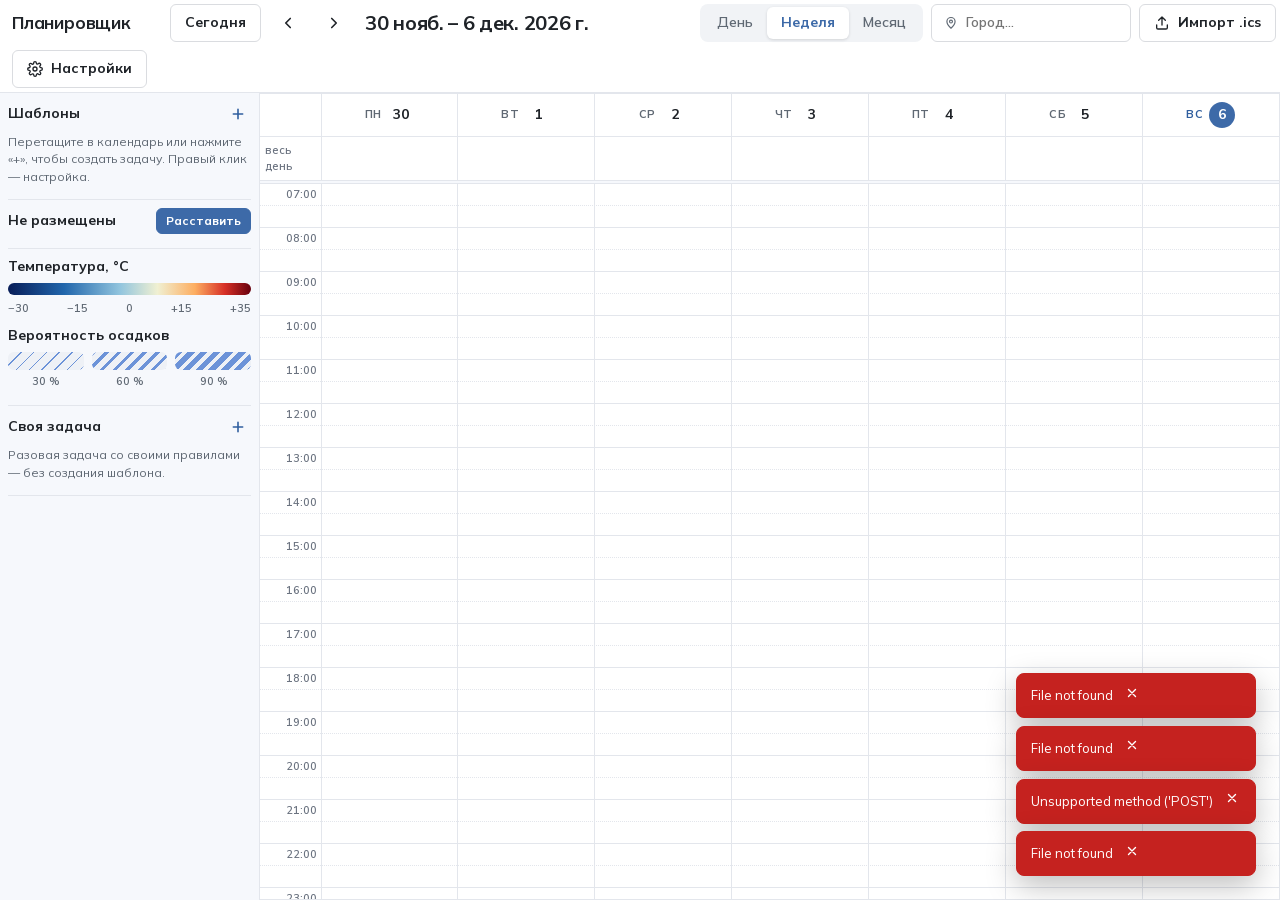
==== static/index.html @ 5e6306bb "first commit" ====
<!doctype html>
<html lang="ru">
<head>
<meta charset="utf-8">
<meta name="viewport" content="width=device-width, initial-scale=1">
<title>Погодный планировщик</title>
<link rel="stylesheet" href="style.css">
<script src="vendor/fullcalendar.min.js"></script>
<script src="vendor/fc-ru.js"></script>
</head>
<body>
<header>
  <strong class="logo">Планировщик</strong>
  <button id="today">Сегодня</button>
  <button id="prev" class="icon" aria-label="Назад"><svg width="18" height="18" viewBox="0 0 24 24" fill="none" stroke="currentColor" stroke-width="2.2" stroke-linecap="round" stroke-linejoin="round" aria-hidden="true"><path d="M15 6l-6 6 6 6"/></svg></button>
  <button id="next" class="icon" aria-label="Вперёд"><svg width="18" height="18" viewBox="0 0 24 24" fill="none" stroke="currentColor" stroke-width="2.2" stroke-linecap="round" stroke-linejoin="round" aria-hidden="true"><path d="M9 6l6 6-6 6"/></svg></button>
  <span id="title"></span>
  <span class="grow"></span>
  <div class="seg" role="group" aria-label="Вид">
    <button data-view="timeGridDay">День</button>
    <button data-view="timeGridWeek">Неделя</button>
    <button data-view="dayGridMonth">Месяц</button>
  </div>
  <div class="city">
    <label class="city-box"><svg width="16" height="16" viewBox="0 0 24 24" fill="none" stroke="currentColor" stroke-width="2" stroke-linecap="round" stroke-linejoin="round" aria-hidden="true"><path d="M12 21s-7-6.2-7-11.5A7 7 0 0 1 19 9.5C19 14.8 12 21 12 21z"/><circle cx="12" cy="9.5" r="2.5"/></svg>
      <input id="city" placeholder="Город…" autocomplete="off" aria-label="Город"></label>
    <ul id="city-list" hidden></ul>
  </div>
  <button id="import"><svg width="16" height="16" viewBox="0 0 24 24" fill="none" stroke="currentColor" stroke-width="2" stroke-linecap="round" stroke-linejoin="round" aria-hidden="true"><path d="M12 15V3M7 8l5-5 5 5M4 15v4a2 2 0 0 0 2 2h12a2 2 0 0 0 2-2v-4"/></svg>Импорт .ics</button>
  <input type="file" id="ics-file" accept=".ics,text/calendar" hidden>
  <button id="settings-btn"><svg width="16" height="16" viewBox="0 0 24 24" fill="none" stroke="currentColor" stroke-width="2" stroke-linecap="round" stroke-linejoin="round" aria-hidden="true"><circle cx="12" cy="12" r="3"/><path d="M19.4 15a1.7 1.7 0 0 0 .3 1.8l.1.1a2 2 0 1 1-2.8 2.8l-.1-.1a1.7 1.7 0 0 0-1.8-.3 1.7 1.7 0 0 0-1 1.5V21a2 2 0 1 1-4 0v-.1a1.7 1.7 0 0 0-1.1-1.5 1.7 1.7 0 0 0-1.8.3l-.1.1a2 2 0 1 1-2.8-2.8l.1-.1a1.7 1.7 0 0 0 .3-1.8 1.7 1.7 0 0 0-1.5-1H3a2 2 0 1 1 0-4h.1a1.7 1.7 0 0 0 1.5-1.1 1.7 1.7 0 0 0-.3-1.8l-.1-.1a2 2 0 1 1 2.8-2.8l.1.1a1.7 1.7 0 0 0 1.8.3H9a1.7 1.7 0 0 0 1-1.5V3a2 2 0 1 1 4 0v.1a1.7 1.7 0 0 0 1 1.5 1.7 1.7 0 0 0 1.8-.3l.1-.1a2 2 0 1 1 2.8 2.8l-.1.1a1.7 1.7 0 0 0-.3 1.8V9a1.7 1.7 0 0 0 1.5 1H21a2 2 0 1 1 0 4h-.1a1.7 1.7 0 0 0-1.5 1z"/></svg>Настройки</button>
</header>

<div class="layout">
  <aside>
    <section>
      <h3>Шаблоны <button id="tpl-new" class="icon small" title="Новый шаблон" aria-label="Новый шаблон"><svg width="16" height="16" viewBox="0 0 24 24" fill="none" stroke="currentColor" stroke-width="2.4" stroke-linecap="round" aria-hidden="true"><path d="M12 5v14M5 12h14"/></svg></button></h3>
      <p class="hint">Перетащите в календарь или нажмите «+», чтобы создать задачу. Правый клик — настройка.</p>
      <div id="templates"></div>
    </section>
    <section>
      <h3><span>Не размещены <span id="un-count" class="count"></span></span> <button id="autoplace" class="small primary" title="Расставить все по приоритету">Расставить</button></h3>
      <div id="unplaced"></div>
    </section>
    <section>
      <h3>Температура, °C</h3>
      <div id="legend"></div>
      <p class="hint" id="forecast-info"></p>
    </section>
    <section>
      <h3>Своя задача <button id="oneoff-new" class="icon small" title="Задача без шаблона" aria-label="Задача без шаблона"><svg width="16" height="16" viewBox="0 0 24 24" fill="none" stroke="currentColor" stroke-width="2.4" stroke-linecap="round" aria-hidden="true"><path d="M12 5v14M5 12h14"/></svg></button></h3>
      <p class="hint">Разовая задача со своими правилами — без создания шаблона.</p>
    </section>
  </aside>
  <main>
    <div id="banner" hidden></div>
    <div id="calendar"></div>
  </main>
</div>
<div id="toasts" aria-live="polite"></div>

<dialog id="event-dlg">
  <form method="dialog">
    <h3 id="event-head">Событие</h3>
    <label>Название <input name="title" required></label>
    <label class="row"><input type="checkbox" name="all_day"> Весь день</label>
    <div class="row">
      <label>Начало <input type="datetime-local" name="start" required></label>
      <label>Конец <input type="datetime-local" name="end" required></label>
    </div>
    <div class="row">
      <label>Повтор
        <select name="freq">
          <option value="">Не повторять</option>
          <option value="DAILY">Каждые N дней</option>
          <option value="WEEKLY">Каждые N недель</option>
          <option value="MONTHLY">Каждые N месяцев</option>
        </select>
      </label>
      <label class="rep">N <input type="number" name="interval" min="1" value="1" style="width:4em"></label>
    </div>
    <div class="row rep weekly" id="byday"></div>
    <div class="row rep">
      <label class="row"><input type="radio" name="ends" value="never" checked> Без окончания</label>
      <label class="row"><input type="radio" name="ends" value="until"> До <input type="date" name="until"></label>
    </div>
    <p class="hint" id="rrule-note"></p>
    <menu>
      <button value="delete" id="event-del" class="danger">Удалить</button>
      <span class="grow"></span>
      <button value="cancel" formnovalidate>Отмена</button>
      <button value="save" class="primary">Сохранить</button>
    </menu>
  </form>
</dialog>

<dialog id="scope-dlg">
  <form method="dialog">
    <h3>Повторяющееся событие</h3>
    <menu class="col">
      <button value="one">Только это событие</button>
      <button value="following">Это и последующие</button>
      <button value="all">Вся серия</button>
      <button value="">Отмена</button>
    </menu>
  </form>
</dialog>

<dialog id="task-dlg">
  <form method="dialog">
    <h3 id="task-head"></h3>
    <p id="task-info"></p>
    <menu class="col">
      <button value="slots">Подобрать другое время</button>
      <button value="edit" id="task-edit">Настройки задачи</button>
      <button value="unpin" id="task-unpin">Открепить (снова участвует в автопереносе)</button>
      <button value="unplace">Убрать из календаря</button>
      <button value="delete" class="danger">Удалить задачу</button>
      <button value="">Закрыть</button>
    </menu>
  </form>
</dialog>

<dialog id="tpl-dlg">
  <form method="dialog" class="grid">
    <h3 id="tpl-head">Шаблон</h3>
    <label>Название <input name="name" required></label>
    <label>Тип активности
      <select name="activity"></select>
    </label>
    <div class="row">
      <label>Длительность, мин <input type="number" name="duration" min="5" step="5" required></label>
      <label>Буфер до, мин <input type="number" name="buf_before" min="0" step="5"></label>
      <label>Буфер после, мин <input type="number" name="buf_after" min="0" step="5"></label>
    </div>
    <div class="row">
      <label>Окно с <input type="time" name="win_from" required></label>
      <label>до <input type="time" name="win_to" required></label>
      <label>Цвет <input type="color" name="color"></label>
    </div>
    <fieldset><legend>Запрещённые дни</legend><div class="chips" id="tpl-days"></div></fieldset>
    <label class="row switch"><span>Учитывать погоду</span><input type="checkbox" name="use_weather"></label>
    <fieldset id="tpl-weather">
      <div class="row">
        <label>Температура от, °C <input type="number" name="t_min" step="1"></label>
        <label>до, °C <input type="number" name="t_max" step="1"></label>
      </div>
      <div class="row">
        <label>Осадки, не выше % <input type="number" name="precip_max" min="0" max="100"></label>
        <label>Облачность, не выше % <input type="number" name="cloud_max" min="0" max="100"></label>
        <label>Ветер (средний), не сильнее м/с <input type="number" name="wind_max" min="0" step="0.5"></label>
      </div>
      <div class="sub">Запрещённые явления</div>
      <div class="chips">
        <label><input type="checkbox" name="bad_phen" value="rain">Дождь</label>
        <label><input type="checkbox" name="bad_phen" value="snow">Снег</label>
        <label><input type="checkbox" name="bad_phen" value="thunder">Гроза</label>
        <label><input type="checkbox" name="bad_phen" value="fog">Туман</label>
      </div>
    </fieldset>
    <div class="row">
      <label>Приоритет (1 — главный) <input type="number" name="priority" min="1"></label>
      <label>Мин. интервал, дней между задачами <input type="number" name="min_gap" min="0"></label>
    </div>
    <menu>
      <button value="delete" id="tpl-del" class="danger">Удалить шаблон</button>
      <span class="grow"></span>
      <button value="cancel" formnovalidate>Отмена</button>
      <button value="save" class="primary">Сохранить</button>
    </menu>
  </form>
</dialog>

<dialog id="settings-dlg">
  <form method="dialog">
    <h3>Настройки</h3>
    <fieldset>
      <legend>Сон</legend>
      <label class="row"><input type="radio" name="sleep_mode" value="simple"> Будни / выходные</label>
      <label class="row"><input type="radio" name="sleep_mode" value="daily"> Каждый день отдельно</label>
      <div id="sleep-simple">
        <div class="row"><span class="lbl">Будни</span> отбой <input type="time" name="wd_bed"> подъём <input type="time" name="wd_wake"></div>
        <div class="row"><span class="lbl">Выходные</span> отбой <input type="time" name="we_bed"> подъём <input type="time" name="we_wake"></div>
      </div>
      <div id="sleep-daily"></div>
      <p class="hint">Отбой — вечер этого дня, подъём — утро этого дня. Отбой до 12:00 считается после полуночи.</p>
    </fieldset>
    <fieldset>
      <legend>Профили активности (окна времени)</legend>
      <div id="profiles"></div>
      <button type="button" id="profile-add" class="small">+ Добавить профиль</button>
    </fieldset>
    <fieldset>
      <legend>Проверка автопереноса</legend>
      <p class="hint" id="fake-state"></p>
      <div class="row">
        <button type="button" id="fake-rain">Подменить прогноз: дождь (кроме последних 2 дней)</button>
        <button type="button" id="fake-off">Вернуть настоящий прогноз</button>
      </div>
    </fieldset>
    <menu>
      <span class="grow"></span>
      <button value="cancel" formnovalidate>Отмена</button>
      <button value="save" class="primary">Сохранить</button>
    </menu>
  </form>
</dialog>

<script src="app.js"></script>
</body>
</html>
---- static/style.css ----
@font-face { font-family: Mulish; font-weight: 200 1000; font-display: swap; src: url(fonts/mulish-cyrillic.woff2) format('woff2'); unicode-range: U+0301, U+0400-045F, U+0490-0491, U+04B0-04B1, U+2116; }
@font-face { font-family: Mulish; font-weight: 200 1000; font-display: swap; src: url(fonts/mulish-latin.woff2) format('woff2'); unicode-range: U+0000-00FF, U+0131, U+0152-0153, U+02BB-02BC, U+02C6, U+02DA, U+02DC, U+0304, U+0308, U+0329, U+2000-206F, U+20AC, U+2122, U+2191, U+2193, U+2212, U+2215, U+FEFF, U+FFFD; }

/* токены из «Погодный планировщик.html»: светлая тема */
:root {
  color-scheme: light;
  --bg: #ffffff; --fg: #1f2328; --muted: #5f6873; --faint: #6b7380; --line: #e3e6ec; --panel: #f6f8fc;
  --ctl: #ffffff; --ctl-line: #dadce0; --ctl-hover: #f1f3f6; --ctl-hover-line: #c4c8cf; --ctl-active: #e8ebf0;
  --seg: #f1f3f6; --seg-hover: #e6e9ee; --seg-on: #ffffff; --seg-on-fg: #3d6aa8; --seg-shadow: 0 1px 3px rgba(31,35,40,.15);
  --accent: #3d6aa8; --accent-hover: #4a78b8; --accent-active: #335a8f; --link: #2f5e9e; --link-soft: rgba(61,106,168,.1);
  --danger: #c5221f; --danger-bg: rgba(242,139,130,.1); --danger-line: rgba(242,139,130,.55);
  --chip-on: #e5736a; --chip-on-fg: #ffffff; --chip-on-line: #ffffff;
  --hard: #3c4a5e; --warn: #8a5a00; --tint: 12%;
  --banner-bg: #fff4dc; --banner-fg: #4a3500; --banner-line: #f0c75e; --banner-btn: #ffffff;
  --toast: #1f2328; --toast-line: #1f2328; --dlg: #ffffff; --input: #ffffff;
  --sleep: rgba(60,64,90,.22); --sleep-stripe: rgba(0,0,0,.07); --buffer: rgba(120,120,120,.32);
  --cell-line: rgba(255,255,255,.55); --rain-base: #eef1f6; --prio-bg: rgba(255,255,255,.7);
}
/* тёмная тема */
@media (prefers-color-scheme: dark) {
  :root {
    color-scheme: dark;
    --bg: #16181d; --fg: #dbe1ec; --muted: #94a0b4; --faint: #7f8ba0; --line: #2c3038; --panel: #1c1f25;
    --ctl: #22252c; --ctl-line: #3a3f49; --ctl-hover: #2a2e36; --ctl-hover-line: #4a505c; --ctl-active: #1b1e24;
    --seg: #262a31; --seg-hover: #2f343d; --seg-on: #343944; --seg-on-fg: #8ab4f8; --seg-shadow: none;
    --link: #8ab4f8; --link-soft: rgba(138,180,248,.12);
    --danger: #f28b82; --chip-on: #f28b82; --chip-on-fg: #16181d; --chip-on-line: #16181d;
    --hard: #56657e; --warn: #d9bf8f; --tint: 22%;
    --banner-bg: rgba(249,168,37,.14); --banner-fg: #f5d68a; --banner-line: rgba(249,168,37,.45); --banner-btn: transparent;
    --toast: #2c3038; --toast-line: #3a3f49; --dlg: #1d2026; --input: #16181d;
    --sleep: rgba(10,12,16,.55); --sleep-stripe: rgba(255,255,255,.05); --buffer: rgba(210,214,222,.3);
    --cell-line: rgba(0,0,0,.35); --rain-base: #22252c; --prio-bg: rgba(0,0,0,.25);
  }
}

* { box-sizing: border-box; }
html, body { margin: 0; height: 100%; background: var(--bg); color: var(--fg); }
body { display: flex; flex-direction: column; font: 14px/1.4 Mulish, system-ui, -apple-system, "Segoe UI", sans-serif; font-variant-numeric: tabular-nums; }
.grow { flex: 1; }
.hint, .meta { color: var(--muted); font-size: 12px; line-height: 1.45; }

/* кнопки: «Состояния кнопок» */
button { font: inherit; font-weight: 700; display: inline-flex; align-items: center; justify-content: center; gap: 8px; height: 38px; padding: 0 14px; border: 1px solid var(--ctl-line); border-radius: 6px; background: var(--ctl); color: var(--fg); cursor: pointer; transition: background-color .12s, border-color .12s, box-shadow .12s, transform .06s; }
button:hover { background: var(--ctl-hover); border-color: var(--ctl-hover-line); }
button:active { background: var(--ctl-active); box-shadow: inset 0 2px 4px rgba(0,0,0,.35); transform: translateY(1px); }
button:focus-visible, .chips label:has(input:focus-visible), .switch input:focus-visible { outline: 2px solid var(--link); outline-offset: 2px; }
button:disabled { opacity: .38; cursor: not-allowed; }
button.small { height: 26px; padding: 0 9px; font-size: 12px; }
button.primary { background: var(--accent); border-color: var(--accent); color: #fff; }
button.primary:hover { background: var(--accent-hover); border-color: var(--accent-hover); }
button.primary:active { background: var(--accent-active); border-color: var(--accent-active); }
button.danger { background: var(--danger-bg); border-color: var(--danger-line); color: var(--danger); }
button.danger:hover { background: rgba(242,139,130,.18); border-color: var(--danger); }
button.ghost { background: transparent; border-color: transparent; color: var(--muted); font-weight: 600; }
button.ghost:hover { background: var(--link-soft); }
button.icon { width: 38px; padding: 0; background: transparent; border-color: transparent; color: var(--link); }
button.icon.small { width: 26px; }
button.icon:hover { background: var(--link-soft); }
button.icon:active { box-shadow: none; }
input, select { font: inherit; font-weight: 600; height: 34px; padding: 0 12px; border: 1px solid var(--ctl-line); border-radius: 6px; background: var(--input); color: var(--fg); }
input[type=checkbox], input[type=radio] { height: auto; accent-color: var(--accent); }
input[type=color] { padding: 2px 4px; width: 100%; }

/* шапка */
header { display: flex; align-items: center; gap: 8px; padding: 4px 4px 4px 12px; border-bottom: 1px solid var(--line); flex-wrap: wrap; }
.logo { font-size: 17px; letter-spacing: -.2px; width: 150px; }
header #prev, header #next { color: var(--fg); }
#title { font-size: 20px; font-weight: 700; letter-spacing: -.3px; margin-left: 4px; }
.seg { display: flex; padding: 3px; background: var(--seg); border-radius: 8px; }
.seg button { height: 32px; border: 0; background: transparent; color: var(--muted); font-weight: 600; }
.seg button:hover { background: var(--seg-hover); color: var(--fg); }
.seg button:active { box-shadow: none; }
.seg button.on { background: var(--seg-on); color: var(--seg-on-fg); font-weight: 700; box-shadow: var(--seg-shadow); }
.city { position: relative; }
.city-box { display: flex; align-items: center; gap: 8px; height: 38px; width: 200px; padding: 0 12px; border: 1px solid var(--ctl-line); border-radius: 6px; background: var(--ctl); color: var(--muted); }
.city-box:focus-within { outline: 2px solid var(--link); outline-offset: 2px; }
#city { border: 0; outline: 0; padding: 0; height: auto; width: 100%; background: transparent; }
#city-list { position: absolute; z-index: 20; top: 100%; left: 0; width: 320px; margin: 4px 0; padding: 4px; list-style: none; background: var(--dlg); border: 1px solid var(--ctl-line); border-radius: 8px; box-shadow: 0 10px 30px rgba(0,0,0,.25); }
#city-list li { padding: 6px 10px; border-radius: 6px; cursor: pointer; font-weight: 600; }
#city-list li .meta { display: block; font-weight: 400; }
#city-list li:hover, #city-list li:focus { background: var(--ctl-hover); outline: 0; }

/* боковая панель */
.layout { flex: 1; display: flex; min-height: 0; }
aside { width: 260px; flex-shrink: 0; overflow-y: auto; padding: 0 8px; background: var(--panel); border-right: 1px solid var(--line); }
aside section { padding: 8px 0; border-bottom: 1px solid var(--line); }
aside h3 { display: flex; justify-content: space-between; align-items: center; gap: 8px; margin: 0 0 6px; font-size: 14px; font-weight: 700; }
aside .hint { margin: 0 0 6px; }
.count { color: var(--muted); font-size: 13px; }
main { flex: 1; display: flex; flex-direction: column; min-width: 0; }
#calendar { flex: 1; min-height: 0; }

.tpl { display: grid; grid-template-columns: 1fr auto; align-items: center; gap: 2px 10px; padding: 6px 4px 6px 10px; margin-bottom: 4px; background: color-mix(in srgb, var(--c) var(--tint), transparent); cursor: grab; }
.tpl .name { font-weight: 700; font-size: 13.5px; }
.tpl .meta { grid-column: 1; display: flex; gap: 12px; }
.tpl .add { grid-row: 1 / 3; grid-column: 2; color: color-mix(in srgb, var(--c) 70%, var(--fg)); }
.un { padding: 8px 10px; margin-bottom: 8px; background: color-mix(in srgb, var(--c) var(--tint), transparent); }
.un-head { display: flex; align-items: center; gap: 8px; }
.un-head strong { flex: 1; font-size: 13.5px; }
.prio { font-size: 11px; font-weight: 700; color: var(--muted); background: var(--prio-bg); padding: 2px 7px; border-radius: 6px; }
.un .reason { color: var(--warn); font-size: 12px; line-height: 1.4; margin: 3px 0 6px; }

#legend .bar { height: 12px; border-radius: 6px; }
#legend .ticks { display: flex; justify-content: space-between; font-size: 11px; font-weight: 600; color: var(--muted); margin-top: 6px; }
#legend h3 { margin: 10px 0 6px; }
.rain-legend { display: grid; grid-template-columns: repeat(3, 1fr); gap: 8px; font-size: 11px; font-weight: 600; color: var(--muted); text-align: center; }
.rain-legend span { display: block; height: 18px; margin-bottom: 4px; border-radius: 6px; background-color: var(--rain-base); }
#forecast-info { margin: 8px 0 0; }

/* штриховка осадков: толще линия — выше вероятность */
.rain-1 { background-image: repeating-linear-gradient(135deg, rgba(21,84,196,.6) 0 1px, transparent 1px 9px) !important; }
.rain-2 { background-image: repeating-linear-gradient(135deg, rgba(21,84,196,.6) 0 3.1px, transparent 3.1px 9px) !important; }
.rain-3 { background-image: repeating-linear-gradient(135deg, rgba(21,84,196,.6) 0 5.3px, transparent 5.3px 9px) !important; }

/* баннер подбора слотов */
#banner { display: flex; flex-wrap: wrap; align-items: center; gap: 6px 8px; padding: 6px 8px 6px 10px; margin: 6px; border-radius: 6px; background: var(--banner-bg); color: var(--banner-fg); font-size: 13px; }
#banner[hidden] { display: none; }
#banner button { border-color: var(--banner-line); background: var(--banner-btn); color: var(--banner-fg); }
#banner button.icon { border-color: transparent; background: transparent; }
#banner.worst { background: rgba(242,139,130,.14); }
#banner.none { background: var(--ctl-hover); color: var(--fg); }
#banner ol { flex-basis: 100%; margin: 4px 0; }

/* FullCalendar */
.fc { --fc-border-color: var(--line); --fc-page-bg-color: var(--bg); --fc-neutral-bg-color: var(--panel); --fc-today-bg-color: transparent; --fc-now-indicator-color: #ea4335; --fc-event-border-color: transparent; }
.fc .fc-col-header-cell { padding: 6px 0; }
.fc .fc-col-header-cell-cushion { display: inline-flex; align-items: center; gap: 6px; color: var(--muted); text-decoration: none; }
.fc .dn { font-size: 11px; font-weight: 700; letter-spacing: .6px; text-transform: uppercase; }
.fc .dd { width: 26px; height: 26px; border-radius: 13px; display: inline-flex; align-items: center; justify-content: center; font-size: 14px; font-weight: 700; color: var(--fg); }
.fc .fc-day-today .dn { color: var(--link); }
.fc .fc-day-today .dd { background: var(--accent); color: #fff; }
.fc .fc-timegrid-slot { height: 22px; }
.fc .fc-timegrid-slot-label-cushion, .fc .fc-timegrid-axis-cushion { font-size: 11px; font-weight: 600; color: var(--faint); }
.fc .fc-daygrid-day-number { color: var(--fg); font-weight: 700; text-decoration: none; }
.fc .fc-timegrid-now-indicator-arrow { border-color: #ea4335; }
.fc-theme-standard .fc-scrollgrid { border-left: 0; }

.fc .fc-event { border-radius: 5px; }
.fc .fc-timegrid-event { box-shadow: inset 0 0 0 2px rgba(0,0,0,.3); }
.fc .fc-event-main { padding: 3px 6px; font-weight: 700; font-size: 12.5px; }
.fc .fc-event-time { font-weight: 600; opacity: .85; }
.fc .hard { background: var(--hard); border-color: var(--hard); }
.fc .task.warn { outline: 2px dashed var(--warn); outline-offset: 2px; }
.fc .task.moved { animation: pulse 1.2s ease-in-out infinite alternate; }
@keyframes pulse { from { box-shadow: inset 0 0 0 2px rgba(0,0,0,.3), 0 0 0 2px #ffab00, 0 0 0 4px #a86f00; } to { box-shadow: inset 0 0 0 2px rgba(0,0,0,.3), 0 0 0 5px rgba(255,171,0,.7), 0 0 0 7px #a86f00; } }
.fc .slot { background: rgba(249,168,37,.55); border: 2px dashed #0d0e11; box-shadow: none; cursor: pointer; }
.fc .slot .fc-event-main { color: #1a1300; }
.fc .slot.worst { background: rgba(242,139,130,.5); }
.fc .fc-bg-event.sleep { background: var(--sleep) repeating-linear-gradient(45deg, transparent 0 6px, var(--sleep-stripe) 6px 12px); opacity: 1; }
.fc .fc-timegrid-bg-harness:has(.sleep) { z-index: 1; }  /* сон поверх погодных ячеек */
.fc .fc-bg-event.buffer { background: repeating-linear-gradient(-45deg, var(--buffer) 0 4px, transparent 4px 8px); opacity: 1; margin: 0 5px 0 3px; border-radius: 4px; }
.fc .fc-bg-event.wx { opacity: 1; border-top: 1px solid var(--cell-line); }
.fc .fc-bg-event.wx .fc-event-title { margin: 3px 6px 0 0; text-align: right; font-style: normal; font-size: 10.5px; font-weight: 700; }
.fc .wx.ink-dark .fc-event-title { color: rgba(22,24,29,.78); }
.fc .wx.ink-light .fc-event-title { color: rgba(255,255,255,.92); }

/* уведомления */
#toasts { position: fixed; right: 24px; bottom: 24px; display: flex; flex-direction: column; gap: 8px; z-index: 50; max-width: 420px; }
.toast { display: flex; gap: 10px; align-items: flex-start; padding: 12px 14px; background: var(--toast); color: #fff; border: 1px solid var(--toast-line); border-radius: 8px; box-shadow: 0 10px 30px rgba(0,0,0,.25); font-size: 13px; line-height: 1.45; }
.toast.error { background: #c5221f; border-color: #c5221f; }
.toast button { height: auto; padding: 0 2px; background: transparent; border: 0; color: #fff; }

/* диалоги: «Настройка шаблона» */
dialog { padding: 0; border: 1px solid var(--line); border-radius: 10px; background: var(--dlg); color: var(--fg); width: min(640px, 96vw); box-shadow: 0 20px 60px rgba(0,0,0,.55); }
dialog::backdrop { background: rgba(0,0,0,.45); }
dialog form { display: flex; flex-direction: column; gap: 12px; padding: 0 18px 12px; }
dialog h3 { margin: 0 -18px; padding: 10px 18px; font-size: 20px; letter-spacing: -.3px; }
#tpl-dlg h3 { background: color-mix(in srgb, var(--c, transparent) var(--tint), transparent); }
dialog label, dialog legend, dialog .sub { display: flex; flex-direction: column; gap: 4px; font-size: 12px; font-weight: 700; color: var(--muted); }
dialog label.row, .row label:has(input[type=checkbox]), .row label:has(input[type=radio]) { flex-direction: row; align-items: center; gap: 6px; font-size: 14px; color: var(--fg); }
.row { display: flex; gap: 8px; flex-wrap: wrap; align-items: center; }
.row > label { flex: 1; }
.lbl { width: 90px; }
fieldset { border: 0; border-top: 1px solid var(--line); padding: 10px 0 0; margin: 0; display: flex; flex-direction: column; gap: 10px; min-width: 0; }
fieldset:disabled { opacity: .45; }
legend { padding: 0 0 6px; }
menu { display: flex; gap: 8px; padding: 12px 18px 0; margin: 0 -18px; border-top: 1px solid var(--line); }
menu.col { flex-direction: column; }
menu.col button { width: 100%; }
.warn-text { color: var(--warn); }

/* чипы: запрещённые дни и явления */
.chips { display: flex; }
.chips label { flex: 1; flex-direction: row; justify-content: center; align-items: center; height: 32px; padding: 0 10px; margin-left: -1px; position: relative; border: 1px solid var(--ctl-line); background: var(--input); color: var(--faint); font-size: 13px; cursor: pointer; }
.chips label:hover { background: var(--ctl-hover); color: var(--fg); }
.chips label:has(input:checked) { z-index: 1; background: var(--chip-on); color: var(--chip-on-fg); border-color: var(--chip-on-line); }
.chips input { position: absolute; opacity: 0; width: 1px; height: 1px; }

/* переключатель «Учитывать погоду» */
dialog label.switch { justify-content: space-between; height: 44px; padding: 0 12px 0 14px; border-radius: 6px; background: var(--link-soft); border: 1px solid color-mix(in srgb, var(--accent) 35%, transparent); font-size: 14.5px; font-weight: 700; color: var(--fg); cursor: pointer; }
.switch input { appearance: none; position: relative; width: 44px; height: 26px; margin: 0; border-radius: 13px; background: var(--ctl-line); cursor: pointer; transition: background-color .12s; }
.switch input::after { content: ''; position: absolute; top: 3px; left: 3px; width: 20px; height: 20px; border-radius: 10px; background: #fff; transition: left .12s; }
.switch input:checked { background: var(--accent); }
.switch input:checked::after { left: 21px; }

@media (max-width: 760px) {
  .layout { flex-direction: column; }
  aside { width: auto; max-height: 40vh; border-right: 0; border-bottom: 1px solid var(--line); }
  .logo { width: auto; }
}
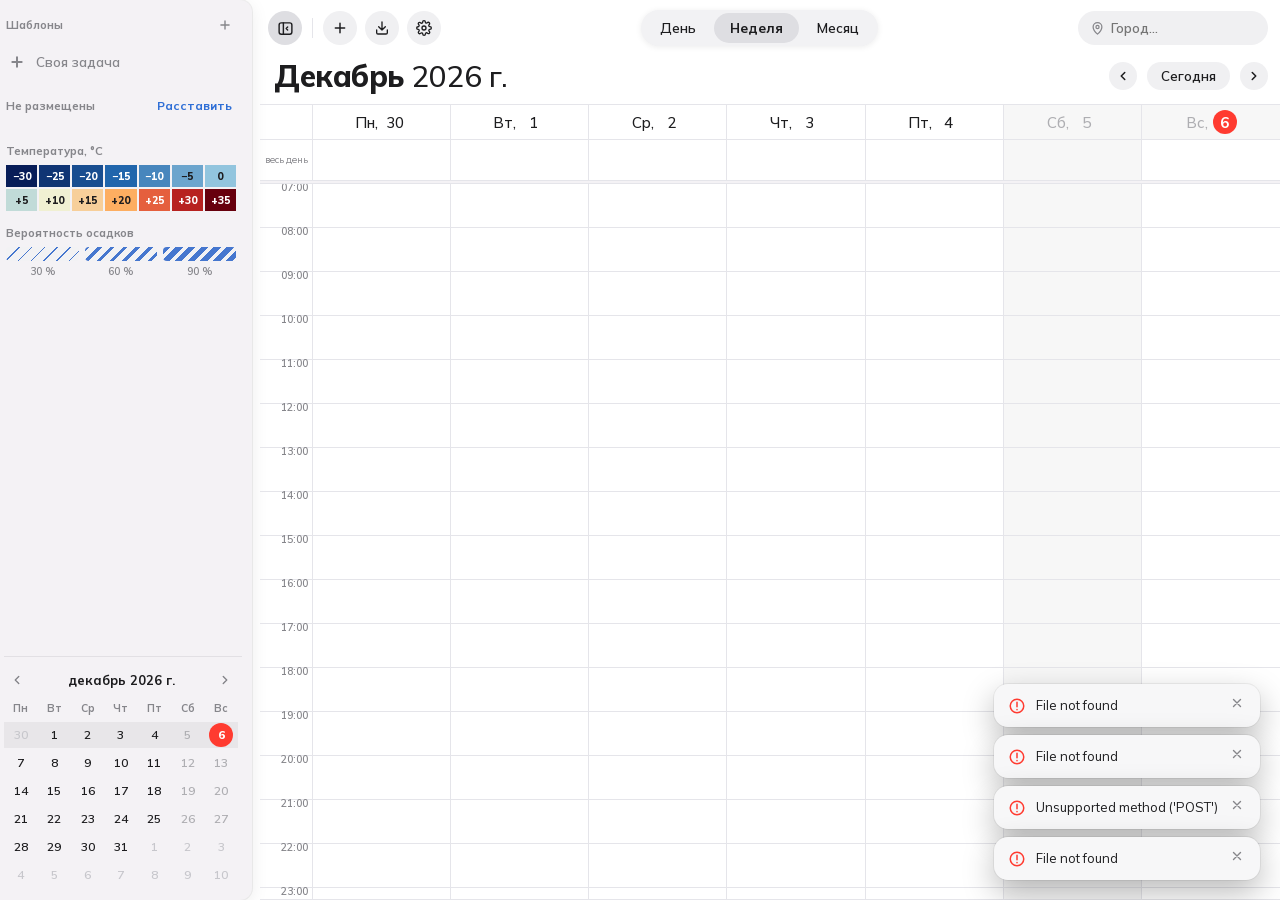
==== commit 4f683b33: "Новый дизайн интерфейса по макету «Погодный планировщик.html» Тулбар вместо шапки, сворачиваемая бок" ====
--- a/static/index.html
+++ b/static/index.html
@@ -9,54 +9,53 @@
 <script src="vendor/fc-ru.js"></script>
 </head>
 <body>
-<header>
-  <strong class="logo">Планировщик</strong>
-  <button id="today">Сегодня</button>
-  <button id="prev" class="icon" aria-label="Назад"><svg width="18" height="18" viewBox="0 0 24 24" fill="none" stroke="currentColor" stroke-width="2.2" stroke-linecap="round" stroke-linejoin="round" aria-hidden="true"><path d="M15 6l-6 6 6 6"/></svg></button>
-  <button id="next" class="icon" aria-label="Вперёд"><svg width="18" height="18" viewBox="0 0 24 24" fill="none" stroke="currentColor" stroke-width="2.2" stroke-linecap="round" stroke-linejoin="round" aria-hidden="true"><path d="M9 6l6 6-6 6"/></svg></button>
-  <span id="title"></span>
-  <span class="grow"></span>
-  <div class="seg" role="group" aria-label="Вид">
-    <button data-view="timeGridDay">День</button>
-    <button data-view="timeGridWeek">Неделя</button>
-    <button data-view="dayGridMonth">Месяц</button>
-  </div>
-  <div class="city">
-    <label class="city-box"><svg width="16" height="16" viewBox="0 0 24 24" fill="none" stroke="currentColor" stroke-width="2" stroke-linecap="round" stroke-linejoin="round" aria-hidden="true"><path d="M12 21s-7-6.2-7-11.5A7 7 0 0 1 19 9.5C19 14.8 12 21 12 21z"/><circle cx="12" cy="9.5" r="2.5"/></svg>
-      <input id="city" placeholder="Город…" autocomplete="off" aria-label="Город"></label>
-    <ul id="city-list" hidden></ul>
-  </div>
-  <button id="import"><svg width="16" height="16" viewBox="0 0 24 24" fill="none" stroke="currentColor" stroke-width="2" stroke-linecap="round" stroke-linejoin="round" aria-hidden="true"><path d="M12 15V3M7 8l5-5 5 5M4 15v4a2 2 0 0 0 2 2h12a2 2 0 0 0 2-2v-4"/></svg>Импорт .ics</button>
-  <input type="file" id="ics-file" accept=".ics,text/calendar" hidden>
-  <button id="settings-btn"><svg width="16" height="16" viewBox="0 0 24 24" fill="none" stroke="currentColor" stroke-width="2" stroke-linecap="round" stroke-linejoin="round" aria-hidden="true"><circle cx="12" cy="12" r="3"/><path d="M19.4 15a1.7 1.7 0 0 0 .3 1.8l.1.1a2 2 0 1 1-2.8 2.8l-.1-.1a1.7 1.7 0 0 0-1.8-.3 1.7 1.7 0 0 0-1 1.5V21a2 2 0 1 1-4 0v-.1a1.7 1.7 0 0 0-1.1-1.5 1.7 1.7 0 0 0-1.8.3l-.1.1a2 2 0 1 1-2.8-2.8l.1-.1a1.7 1.7 0 0 0 .3-1.8 1.7 1.7 0 0 0-1.5-1H3a2 2 0 1 1 0-4h.1a1.7 1.7 0 0 0 1.5-1.1 1.7 1.7 0 0 0-.3-1.8l-.1-.1a2 2 0 1 1 2.8-2.8l.1.1a1.7 1.7 0 0 0 1.8.3H9a1.7 1.7 0 0 0 1-1.5V3a2 2 0 1 1 4 0v.1a1.7 1.7 0 0 0 1 1.5 1.7 1.7 0 0 0 1.8-.3l.1-.1a2 2 0 1 1 2.8 2.8l-.1.1a1.7 1.7 0 0 0-.3 1.8V9a1.7 1.7 0 0 0 1.5 1H21a2 2 0 1 1 0 4h-.1a1.7 1.7 0 0 0-1.5 1z"/></svg>Настройки</button>
-</header>
-
 <div class="layout">
-  <aside>
+  <aside id="side">
     <section>
-      <h3>Шаблоны <button id="tpl-new" class="icon small" title="Новый шаблон" aria-label="Новый шаблон"><svg width="16" height="16" viewBox="0 0 24 24" fill="none" stroke="currentColor" stroke-width="2.4" stroke-linecap="round" aria-hidden="true"><path d="M12 5v14M5 12h14"/></svg></button></h3>
-      <p class="hint">Перетащите в календарь или нажмите «+», чтобы создать задачу. Правый клик — настройка.</p>
+      <div class="sh"><h3>Шаблоны</h3><button id="tpl-new" class="icon" title="Новый шаблон" aria-label="Новый шаблон"><svg width="14" height="14" viewBox="0 0 24 24" fill="none" stroke="currentColor" stroke-width="2.4" stroke-linecap="round" aria-hidden="true"><path d="M12 5v14M5 12h14"/></svg></button></div>
       <div id="templates"></div>
+      <button id="oneoff-new" class="tpl-own" title="Разовая задача со своими правилами — без создания шаблона"><svg width="16" height="16" viewBox="0 0 24 24" fill="none" stroke="currentColor" stroke-width="3" stroke-linecap="round" aria-hidden="true"><path d="M12 5v14M5 12h14"/></svg>Своя задача</button>
     </section>
     <section>
-      <h3><span>Не размещены <span id="un-count" class="count"></span></span> <button id="autoplace" class="small primary" title="Расставить все по приоритету">Расставить</button></h3>
+      <div class="sh"><h3>Не размещены<span id="un-count"></span></h3><button id="autoplace" class="link" title="Расставить все по приоритету">Расставить</button></div>
       <div id="unplaced"></div>
     </section>
-    <section>
-      <h3>Температура, °C</h3>
-      <div id="legend"></div>
-      <p class="hint" id="forecast-info"></p>
-    </section>
-    <section>
-      <h3>Своя задача <button id="oneoff-new" class="icon small" title="Задача без шаблона" aria-label="Задача без шаблона"><svg width="16" height="16" viewBox="0 0 24 24" fill="none" stroke="currentColor" stroke-width="2.4" stroke-linecap="round" aria-hidden="true"><path d="M12 5v14M5 12h14"/></svg></button></h3>
-      <p class="hint">Разовая задача со своими правилами — без создания шаблона.</p>
-    </section>
+    <section id="legend"></section>
+    <section id="mini"></section>
   </aside>
   <main>
+    <div class="bar">
+      <button id="side-btn" class="round" aria-pressed="true" title="Свернуть боковую панель" aria-label="Свернуть боковую панель"><svg width="17" height="17" viewBox="0 0 24 24" fill="none" stroke="currentColor" stroke-width="2" stroke-linecap="round" stroke-linejoin="round" aria-hidden="true"><rect x="3" y="4" width="18" height="16" rx="3"/><path d="M9 4v16"/><path id="side-arrow" d="M15 10l-2 2 2 2"/></svg></button>
+      <span class="sep"></span>
+      <button id="oneoff-bar" class="round" title="Новая задача" aria-label="Новая задача"><svg width="16" height="16" viewBox="0 0 24 24" fill="none" stroke="currentColor" stroke-width="2.2" stroke-linecap="round" aria-hidden="true"><path d="M12 5v14M5 12h14"/></svg></button>
+      <button id="import" class="round" title="Импорт .ics" aria-label="Импорт .ics"><svg width="16" height="16" viewBox="0 0 24 24" fill="none" stroke="currentColor" stroke-width="2" stroke-linecap="round" stroke-linejoin="round" aria-hidden="true"><path d="M12 3v12M7 10l5 5 5-5M4 15v4a2 2 0 0 0 2 2h12a2 2 0 0 0 2-2v-4"/></svg></button>
+      <input type="file" id="ics-file" accept=".ics,text/calendar" hidden>
+      <button id="settings-btn" class="round" title="Настройки" aria-label="Настройки"><svg width="16" height="16" viewBox="0 0 24 24" fill="none" stroke="currentColor" stroke-width="2" stroke-linecap="round" stroke-linejoin="round" aria-hidden="true"><circle cx="12" cy="12" r="3"/><path d="M19.4 15a1.7 1.7 0 0 0 .3 1.8l.1.1a2 2 0 1 1-2.8 2.8l-.1-.1a1.7 1.7 0 0 0-1.8-.3 1.7 1.7 0 0 0-1 1.5V21a2 2 0 1 1-4 0v-.1a1.7 1.7 0 0 0-1.1-1.5 1.7 1.7 0 0 0-1.8.3l-.1.1a2 2 0 1 1-2.8-2.8l.1-.1a1.7 1.7 0 0 0 .3-1.8 1.7 1.7 0 0 0-1.5-1H3a2 2 0 1 1 0-4h.1a1.7 1.7 0 0 0 1.5-1.1 1.7 1.7 0 0 0-.3-1.8l-.1-.1a2 2 0 1 1 2.8-2.8l.1.1a1.7 1.7 0 0 0 1.8.3H9a1.7 1.7 0 0 0 1-1.5V3a2 2 0 1 1 4 0v.1a1.7 1.7 0 0 0 1 1.5 1.7 1.7 0 0 0 1.8-.3l.1-.1a2 2 0 1 1 2.8 2.8l-.1.1a1.7 1.7 0 0 0-.3 1.8V9a1.7 1.7 0 0 0 1.5 1H21a2 2 0 1 1 0 4h-.1a1.7 1.7 0 0 0-1.5 1z"/></svg></button>
+      <span class="grow"></span>
+      <div class="seg" role="group" aria-label="Вид">
+        <button data-view="timeGridDay">День</button>
+        <button data-view="timeGridWeek">Неделя</button>
+        <button data-view="dayGridMonth">Месяц</button>
+      </div>
+      <span class="grow"></span>
+      <div class="city">
+        <label class="city-box"><svg width="15" height="15" viewBox="0 0 24 24" fill="none" stroke="currentColor" stroke-width="2" stroke-linecap="round" stroke-linejoin="round" aria-hidden="true"><path d="M12 21s-7-6.2-7-11.5A7 7 0 0 1 19 9.5C19 14.8 12 21 12 21z"/><circle cx="12" cy="9.5" r="2.5"/></svg>
+          <input id="city" placeholder="Город…" autocomplete="off" aria-label="Город"></label>
+        <ul id="city-list" hidden></ul>
+      </div>
+    </div>
+    <div class="titlebar">
+      <h1 id="title"></h1>
+      <span class="grow"></span>
+      <button id="prev" class="round sm" aria-label="Назад"><svg width="14" height="14" viewBox="0 0 24 24" fill="none" stroke="currentColor" stroke-width="2.6" stroke-linecap="round" stroke-linejoin="round" aria-hidden="true"><path d="M15 6l-6 6 6 6"/></svg></button>
+      <button id="today" class="pill">Сегодня</button>
+      <button id="next" class="round sm" aria-label="Вперёд"><svg width="14" height="14" viewBox="0 0 24 24" fill="none" stroke="currentColor" stroke-width="2.6" stroke-linecap="round" stroke-linejoin="round" aria-hidden="true"><path d="M9 6l6 6-6 6"/></svg></button>
+    </div>
     <div id="banner" hidden></div>
     <div id="calendar"></div>
   </main>
 </div>
+<div id="tip" role="tooltip" hidden></div>
 <div id="toasts" aria-live="polite"></div>
 
 <dialog id="event-dlg">
@@ -121,53 +120,58 @@
   </form>
 </dialog>
 
-<dialog id="tpl-dlg">
-  <form method="dialog" class="grid">
-    <h3 id="tpl-head">Шаблон</h3>
-    <label>Название <input name="name" required></label>
-    <label>Тип активности
-      <select name="activity"></select>
-    </label>
-    <div class="row">
-      <label>Длительность, мин <input type="number" name="duration" min="5" step="5" required></label>
-      <label>Буфер до, мин <input type="number" name="buf_before" min="0" step="5"></label>
-      <label>Буфер после, мин <input type="number" name="buf_after" min="0" step="5"></label>
-    </div>
-    <div class="row">
-      <label>Окно с <input type="time" name="win_from" required></label>
-      <label>до <input type="time" name="win_to" required></label>
-      <label>Цвет <input type="color" name="color"></label>
-    </div>
-    <fieldset><legend>Запрещённые дни</legend><div class="chips" id="tpl-days"></div></fieldset>
-    <label class="row switch"><span>Учитывать погоду</span><input type="checkbox" name="use_weather"></label>
-    <fieldset id="tpl-weather">
-      <div class="row">
-        <label>Температура от, °C <input type="number" name="t_min" step="1"></label>
-        <label>до, °C <input type="number" name="t_max" step="1"></label>
-      </div>
-      <div class="row">
-        <label>Осадки, не выше % <input type="number" name="precip_max" min="0" max="100"></label>
-        <label>Облачность, не выше % <input type="number" name="cloud_max" min="0" max="100"></label>
-        <label>Ветер (средний), не сильнее м/с <input type="number" name="wind_max" min="0" step="0.5"></label>
-      </div>
-      <div class="sub">Запрещённые явления</div>
-      <div class="chips">
-        <label><input type="checkbox" name="bad_phen" value="rain">Дождь</label>
-        <label><input type="checkbox" name="bad_phen" value="snow">Снег</label>
-        <label><input type="checkbox" name="bad_phen" value="thunder">Гроза</label>
-        <label><input type="checkbox" name="bad_phen" value="fog">Туман</label>
-      </div>
-    </fieldset>
-    <div class="row">
-      <label>Приоритет (1 — главный) <input type="number" name="priority" min="1"></label>
-      <label>Мин. интервал, дней между задачами <input type="number" name="min_gap" min="0"></label>
-    </div>
-    <menu>
-      <button value="delete" id="tpl-del" class="danger">Удалить шаблон</button>
-      <span class="grow"></span>
+<dialog id="tpl-dlg" class="sheet">
+  <form method="dialog">
+    <div class="dh"><span class="sw"></span><h3 id="tpl-head">Шаблон</h3><button value="cancel" formnovalidate class="round x" aria-label="Закрыть"><svg width="14" height="14" viewBox="0 0 24 24" fill="none" stroke="currentColor" stroke-width="2.6" stroke-linecap="round" aria-hidden="true"><path d="M6 6l12 12M18 6L6 18"/></svg></button></div>
+    <div class="body">
+      <div class="grp">
+        <label class="li"><span>Название</span><input name="name" required class="plain" autofocus></label>
+        <label class="li"><span>Тип активности</span><select name="activity"></select></label>
+        <label class="li"><span>Цвет</span><input type="color" name="color"></label>
+      </div>
+      <div class="gl">Время</div>
+      <div class="grp">
+        <label class="li"><span>Длительность</span><input type="number" name="duration" min="5" step="5" required><i>мин</i></label>
+        <label class="li"><span>Буфер до</span><input type="number" name="buf_before" min="0" step="5"><i>мин</i></label>
+        <label class="li"><span>Буфер после</span><input type="number" name="buf_after" min="0" step="5"><i>мин</i></label>
+        <div class="li"><span>Окно с — до</span><input type="time" name="win_from" required aria-label="Окно с"><input type="time" name="win_to" required aria-label="Окно до"></div>
+      </div>
+      <div class="gl">Запрещённые дни</div>
+      <div class="chips" id="tpl-days"></div>
+      <div class="gl">Погода</div>
+      <div class="grp">
+        <label class="li switch"><span>Учитывать погоду</span><input type="checkbox" name="use_weather"></label>
+        <fieldset id="tpl-weather">
+          <div class="li col">
+            <div class="row"><span class="grow">Температура, °C</span><input type="number" name="t_min" step="1" aria-label="Температура от"><i class="dash">—</i><input type="number" name="t_max" step="1" aria-label="Температура до"></div>
+            <div class="range"><span id="t-range"></span></div>
+            <div class="ticks"><span>−30</span><span>допустимый диапазон</span><span>+35</span></div>
+          </div>
+          <label class="li"><span>Осадки, не выше</span><input type="number" name="precip_max" min="0" max="100"><i>%</i></label>
+          <label class="li"><span>Облачность, не выше</span><input type="number" name="cloud_max" min="0" max="100"><i>%</i></label>
+          <label class="li"><span>Ветер (средний), не сильнее</span><input type="number" name="wind_max" min="0" step="0.5"><i>м/с</i></label>
+          <div class="li col">
+            <span>Запрещённые явления</span>
+            <div class="chips">
+              <label><input type="checkbox" name="bad_phen" value="rain">Дождь</label>
+              <label><input type="checkbox" name="bad_phen" value="snow">Снег</label>
+              <label><input type="checkbox" name="bad_phen" value="thunder">Гроза</label>
+              <label><input type="checkbox" name="bad_phen" value="fog">Туман</label>
+            </div>
+          </div>
+        </fieldset>
+      </div>
+      <div class="gl">Планирование</div>
+      <div class="grp">
+        <label class="li"><span>Приоритет (1 — главный)</span><input type="number" name="priority" min="1"><i></i></label>
+        <label class="li"><span>Мин. интервал между задачами</span><input type="number" name="min_gap" min="0"><i>дн.</i></label>
+      </div>
+    </div>
+    <div class="foot">
       <button value="cancel" formnovalidate>Отмена</button>
       <button value="save" class="primary">Сохранить</button>
-    </menu>
+      <button value="delete" id="tpl-del" class="danger wide">Удалить шаблон</button>
+    </div>
   </form>
 </dialog>
 
--- a/static/style.css
+++ b/static/style.css
@@ -4,170 +4,225 @@
 /* токены из «Погодный планировщик.html»: светлая тема */
 :root {
   color-scheme: light;
-  --bg: #ffffff; --fg: #1f2328; --muted: #5f6873; --faint: #6b7380; --line: #e3e6ec; --panel: #f6f8fc;
-  --ctl: #ffffff; --ctl-line: #dadce0; --ctl-hover: #f1f3f6; --ctl-hover-line: #c4c8cf; --ctl-active: #e8ebf0;
-  --seg: #f1f3f6; --seg-hover: #e6e9ee; --seg-on: #ffffff; --seg-on-fg: #3d6aa8; --seg-shadow: 0 1px 3px rgba(31,35,40,.15);
-  --accent: #3d6aa8; --accent-hover: #4a78b8; --accent-active: #335a8f; --link: #2f5e9e; --link-soft: rgba(61,106,168,.1);
-  --danger: #c5221f; --danger-bg: rgba(242,139,130,.1); --danger-line: rgba(242,139,130,.55);
-  --chip-on: #e5736a; --chip-on-fg: #ffffff; --chip-on-line: #ffffff;
-  --hard: #3c4a5e; --warn: #8a5a00; --tint: 12%;
-  --banner-bg: #fff4dc; --banner-fg: #4a3500; --banner-line: #f0c75e; --banner-btn: #ffffff;
-  --toast: #1f2328; --toast-line: #1f2328; --dlg: #ffffff; --input: #ffffff;
-  --sleep: rgba(60,64,90,.22); --sleep-stripe: rgba(0,0,0,.07); --buffer: rgba(120,120,120,.32);
-  --cell-line: rgba(255,255,255,.55); --rain-base: #eef1f6; --prio-bg: rgba(255,255,255,.7);
+  --bg: #ffffff; --fg: #1d1d1f; --muted: #86868b; --line: #e5e5ea; --line2: #e2e0e4;
+  --panel: #f4f2f5; --panel-ring: rgba(0,0,0,.06); --panel-shadow: rgba(0,0,0,.08);
+  --btn: #f0f0f2; --btn-hover: #e6e6e9; --btn-on: #dedee2; --seg: #f2f2f4; --seg-on: #dedee2; --seg-shadow: rgba(0,0,0,.08);
+  --red: #ff3b30; --link: #2f6fd6; --link-soft: rgba(47,111,214,.1); --warn: #9a5a00; --accent: #3d6aa8; --accent-hover: #4a78b8; --accent-active: #335a8f;
+  --danger: #ff3b30; --danger-bg: rgba(255,59,48,.1); --danger-hover: rgba(255,59,48,.18);
+  --weekend-shade: rgba(0,0,0,.03); --weekend-text: #aeaeb2; --mini-other: #c7c7cc; --mini-week: rgba(0,0,0,.05);
+  --chip-on: #ff3b30; --chips: #f2f2f4; --switch-on: #34c759;
+  --banner: #ffb020; --banner-fg: #2a1a00; --banner-btn: rgba(255,255,255,.45);
+  --toast: #f7f7f8; --dlg: #f6f6f7; --grp: #ffffff; --field: #efeff1;
+  --hard: #6e7a8a; --tint: .85; --cell-line: rgba(255,255,255,.6); --badge-ring: rgba(255,255,255,.75); --tip: rgba(29,29,31,.85); --focus-ring: #1d1d1f;
+  --sleep: repeating-linear-gradient(45deg, rgba(40,40,60,.38) 0 3px, transparent 3px 9px);
+  --buffer: repeating-linear-gradient(-45deg, rgba(0,0,0,.14) 0 4px, transparent 4px 8px);
 }
 /* тёмная тема */
 @media (prefers-color-scheme: dark) {
   :root {
     color-scheme: dark;
-    --bg: #16181d; --fg: #dbe1ec; --muted: #94a0b4; --faint: #7f8ba0; --line: #2c3038; --panel: #1c1f25;
-    --ctl: #22252c; --ctl-line: #3a3f49; --ctl-hover: #2a2e36; --ctl-hover-line: #4a505c; --ctl-active: #1b1e24;
-    --seg: #262a31; --seg-hover: #2f343d; --seg-on: #343944; --seg-on-fg: #8ab4f8; --seg-shadow: none;
-    --link: #8ab4f8; --link-soft: rgba(138,180,248,.12);
-    --danger: #f28b82; --chip-on: #f28b82; --chip-on-fg: #16181d; --chip-on-line: #16181d;
-    --hard: #56657e; --warn: #d9bf8f; --tint: 22%;
-    --banner-bg: rgba(249,168,37,.14); --banner-fg: #f5d68a; --banner-line: rgba(249,168,37,.45); --banner-btn: transparent;
-    --toast: #2c3038; --toast-line: #3a3f49; --dlg: #1d2026; --input: #16181d;
-    --sleep: rgba(10,12,16,.55); --sleep-stripe: rgba(255,255,255,.05); --buffer: rgba(210,214,222,.3);
-    --cell-line: rgba(0,0,0,.35); --rain-base: #22252c; --prio-bg: rgba(0,0,0,.25);
+    --bg: #1e1e1e; --fg: #e8e8ed; --muted: #98989d; --line: #333336; --line2: #3a3a3c;
+    --panel: #2a2a2c; --panel-ring: rgba(255,255,255,.07); --panel-shadow: rgba(0,0,0,.35);
+    --btn: #323234; --btn-hover: #3a3a3d; --btn-on: #4a4a4e; --seg: #2c2c2e; --seg-on: #5a5a5e; --seg-shadow: rgba(0,0,0,.35);
+    --red: #ff453a; --link: #5ea0ff; --link-soft: rgba(94,160,255,.12); --warn: #e0a35a;
+    --danger: #ff453a; --danger-bg: rgba(255,69,58,.14); --danger-hover: rgba(255,69,58,.22);
+    --weekend-shade: rgba(255,255,255,.035); --weekend-text: #6e6e73; --mini-other: #5a5a5e; --mini-week: rgba(255,255,255,.06);
+    --chip-on: #e5534b; --chips: #2c2c2e; --switch-on: #30d158;
+    --banner: #b86e00; --banner-fg: #ffffff; --banner-btn: rgba(0,0,0,.22);
+    --toast: #2c2c2e; --dlg: #262628; --grp: #323234; --field: #464649;
+    --tint: .75; --cell-line: rgba(0,0,0,.28); --badge-ring: rgba(0,0,0,.35); --tip: rgba(58,58,60,.85); --focus-ring: #e8e8ed;
+    --sleep: repeating-linear-gradient(45deg, rgba(0,0,0,.6) 0 3px, transparent 3px 9px);
+    --buffer: repeating-linear-gradient(-45deg, rgba(255,255,255,.16) 0 4px, transparent 4px 8px);
   }
 }
 
 * { box-sizing: border-box; }
 html, body { margin: 0; height: 100%; background: var(--bg); color: var(--fg); }
-body { display: flex; flex-direction: column; font: 14px/1.4 Mulish, system-ui, -apple-system, "Segoe UI", sans-serif; font-variant-numeric: tabular-nums; }
+body { font: 13px/1.4 Mulish, -apple-system, system-ui, sans-serif; font-variant-numeric: tabular-nums; }
 .grow { flex: 1; }
 .hint, .meta { color: var(--muted); font-size: 12px; line-height: 1.45; }
-
-/* кнопки: «Состояния кнопок» */
-button { font: inherit; font-weight: 700; display: inline-flex; align-items: center; justify-content: center; gap: 8px; height: 38px; padding: 0 14px; border: 1px solid var(--ctl-line); border-radius: 6px; background: var(--ctl); color: var(--fg); cursor: pointer; transition: background-color .12s, border-color .12s, box-shadow .12s, transform .06s; }
-button:hover { background: var(--ctl-hover); border-color: var(--ctl-hover-line); }
-button:active { background: var(--ctl-active); box-shadow: inset 0 2px 4px rgba(0,0,0,.35); transform: translateY(1px); }
+svg { flex-shrink: 0; }
+
+/* кнопки: «Состояния кнопок» — наведение, нажатие, фокус с клавиатуры, неактивна */
+button { font: inherit; font-size: 13.5px; font-weight: 700; display: inline-flex; align-items: center; justify-content: center; gap: 8px; height: 36px; padding: 0 14px; border: 0; border-radius: 10px; background: var(--btn); color: var(--fg); cursor: pointer; transition: background-color .12s, box-shadow .12s, transform .06s; }
+button:hover { background: var(--btn-hover); }
+button:active { transform: translateY(1px); }
 button:focus-visible, .chips label:has(input:focus-visible), .switch input:focus-visible { outline: 2px solid var(--link); outline-offset: 2px; }
 button:disabled { opacity: .38; cursor: not-allowed; }
-button.small { height: 26px; padding: 0 9px; font-size: 12px; }
-button.primary { background: var(--accent); border-color: var(--accent); color: #fff; }
-button.primary:hover { background: var(--accent-hover); border-color: var(--accent-hover); }
-button.primary:active { background: var(--accent-active); border-color: var(--accent-active); }
-button.danger { background: var(--danger-bg); border-color: var(--danger-line); color: var(--danger); }
-button.danger:hover { background: rgba(242,139,130,.18); border-color: var(--danger); }
-button.ghost { background: transparent; border-color: transparent; color: var(--muted); font-weight: 600; }
-button.ghost:hover { background: var(--link-soft); }
-button.icon { width: 38px; padding: 0; background: transparent; border-color: transparent; color: var(--link); }
-button.icon.small { width: 26px; }
-button.icon:hover { background: var(--link-soft); }
-button.icon:active { box-shadow: none; }
-input, select { font: inherit; font-weight: 600; height: 34px; padding: 0 12px; border: 1px solid var(--ctl-line); border-radius: 6px; background: var(--input); color: var(--fg); }
+button.small { height: 26px; padding: 0 10px; font-size: 12px; border-radius: 13px; }
+button.primary { background: var(--accent); color: #fff; }
+button.primary:hover { background: var(--accent-hover); }
+button.primary:active { background: var(--accent-active); box-shadow: inset 0 2px 4px rgba(0,0,0,.35); }
+button.danger { background: var(--danger-bg); color: var(--danger); }
+button.danger:hover { background: var(--danger-hover); }
+button.ghost, button.link { height: auto; padding: 2px 4px; background: transparent; color: var(--muted); font-size: 12px; border-radius: 4px; }
+button.link { color: var(--link); }
+button.ghost:hover, button.link:hover { background: var(--link-soft); }
+button.icon { width: 22px; height: 22px; padding: 0; border-radius: 6px; background: transparent; color: var(--muted); }
+button.icon:hover { background: var(--link-soft); color: var(--fg); }
+button.round { width: 34px; height: 34px; padding: 0; border-radius: 17px; }
+button.round.sm { width: 28px; height: 28px; border-radius: 14px; }
+button.pill { height: 28px; border-radius: 14px; font-weight: 600; }
+button[aria-pressed=true] { background: var(--btn-on); }
+input, select { font: inherit; font-weight: 600; height: 30px; padding: 0 10px; border: 0; border-radius: 6px; background: var(--field); color: var(--fg); }
+input:focus-visible, select:focus-visible { outline: 2px solid var(--link); outline-offset: 1px; }
 input[type=checkbox], input[type=radio] { height: auto; accent-color: var(--accent); }
-input[type=color] { padding: 2px 4px; width: 100%; }
-
-/* шапка */
-header { display: flex; align-items: center; gap: 8px; padding: 4px 4px 4px 12px; border-bottom: 1px solid var(--line); flex-wrap: wrap; }
-.logo { font-size: 17px; letter-spacing: -.2px; width: 150px; }
-header #prev, header #next { color: var(--fg); }
-#title { font-size: 20px; font-weight: 700; letter-spacing: -.3px; margin-left: 4px; }
-.seg { display: flex; padding: 3px; background: var(--seg); border-radius: 8px; }
-.seg button { height: 32px; border: 0; background: transparent; color: var(--muted); font-weight: 600; }
-.seg button:hover { background: var(--seg-hover); color: var(--fg); }
-.seg button:active { box-shadow: none; }
-.seg button.on { background: var(--seg-on); color: var(--seg-on-fg); font-weight: 700; box-shadow: var(--seg-shadow); }
+
+/* раскладка */
+.layout { height: 100%; display: flex; }
+aside { flex: 0 0 252px; overflow-y: auto; margin-right: 8px; padding: 14px 10px 12px 4px; border-radius: 0 12px 12px 0; background: var(--panel); box-shadow: 0 0 0 1px var(--panel-ring), 0 4px 18px var(--panel-shadow); display: flex; flex-direction: column; gap: 18px; }
+aside[hidden] { display: none; }
+aside section { display: flex; flex-direction: column; gap: 2px; }
+.sh { display: flex; align-items: center; justify-content: space-between; padding: 0 6px 6px 2px; }
+aside h3 { margin: 0; font-size: 11.5px; font-weight: 700; color: var(--muted); }
+main { flex: 1; min-width: 0; display: flex; flex-direction: column; }
+#calendar { flex: 1; min-height: 0; }
+
+/* панель инструментов и заголовок */
+.bar { display: flex; flex-wrap: wrap; align-items: center; gap: 8px; padding: 10px 12px 4px 8px; }
+.sep { width: 1px; height: 20px; background: var(--line); margin: 0 2px; }
+.seg { display: flex; gap: 2px; padding: 3px; border-radius: 18px; background: var(--seg); box-shadow: 0 1px 6px var(--seg-shadow); }
+.seg button { height: 30px; padding: 0 16px; border-radius: 15px; background: transparent; font-weight: 600; }
+.seg button:hover { background: var(--btn-hover); }
+.seg button.on { background: var(--seg-on); font-weight: 700; }
 .city { position: relative; }
-.city-box { display: flex; align-items: center; gap: 8px; height: 38px; width: 200px; padding: 0 12px; border: 1px solid var(--ctl-line); border-radius: 6px; background: var(--ctl); color: var(--muted); }
+.city-box { display: flex; align-items: center; gap: 6px; height: 34px; width: 190px; padding: 0 12px; border-radius: 17px; background: var(--btn); color: var(--muted); }
 .city-box:focus-within { outline: 2px solid var(--link); outline-offset: 2px; }
-#city { border: 0; outline: 0; padding: 0; height: auto; width: 100%; background: transparent; }
-#city-list { position: absolute; z-index: 20; top: 100%; left: 0; width: 320px; margin: 4px 0; padding: 4px; list-style: none; background: var(--dlg); border: 1px solid var(--ctl-line); border-radius: 8px; box-shadow: 0 10px 30px rgba(0,0,0,.25); }
-#city-list li { padding: 6px 10px; border-radius: 6px; cursor: pointer; font-weight: 600; }
+#city { font-size: 13.5px; border: 0; outline: 0; padding: 0; height: auto; width: 100%; background: transparent; }
+#city-list { position: absolute; z-index: 20; top: 100%; right: 0; width: 320px; margin: 4px 0; padding: 4px; list-style: none; background: var(--toast); border-radius: 12px; box-shadow: 0 0 0 1px var(--panel-ring), 0 12px 32px rgba(0,0,0,.28); }
+#city-list li { padding: 6px 10px; border-radius: 8px; cursor: pointer; font-weight: 600; }
 #city-list li .meta { display: block; font-weight: 400; }
-#city-list li:hover, #city-list li:focus { background: var(--ctl-hover); outline: 0; }
-
-/* боковая панель */
-.layout { flex: 1; display: flex; min-height: 0; }
-aside { width: 260px; flex-shrink: 0; overflow-y: auto; padding: 0 8px; background: var(--panel); border-right: 1px solid var(--line); }
-aside section { padding: 8px 0; border-bottom: 1px solid var(--line); }
-aside h3 { display: flex; justify-content: space-between; align-items: center; gap: 8px; margin: 0 0 6px; font-size: 14px; font-weight: 700; }
-aside .hint { margin: 0 0 6px; }
-.count { color: var(--muted); font-size: 13px; }
-main { flex: 1; display: flex; flex-direction: column; min-width: 0; }
-#calendar { flex: 1; min-height: 0; }
-
-.tpl { display: grid; grid-template-columns: 1fr auto; align-items: center; gap: 2px 10px; padding: 6px 4px 6px 10px; margin-bottom: 4px; background: color-mix(in srgb, var(--c) var(--tint), transparent); cursor: grab; }
-.tpl .name { font-weight: 700; font-size: 13.5px; }
-.tpl .meta { grid-column: 1; display: flex; gap: 12px; }
-.tpl .add { grid-row: 1 / 3; grid-column: 2; color: color-mix(in srgb, var(--c) 70%, var(--fg)); }
-.un { padding: 8px 10px; margin-bottom: 8px; background: color-mix(in srgb, var(--c) var(--tint), transparent); }
-.un-head { display: flex; align-items: center; gap: 8px; }
-.un-head strong { flex: 1; font-size: 13.5px; }
-.prio { font-size: 11px; font-weight: 700; color: var(--muted); background: var(--prio-bg); padding: 2px 7px; border-radius: 6px; }
-.un .reason { color: var(--warn); font-size: 12px; line-height: 1.4; margin: 3px 0 6px; }
-
-#legend .bar { height: 12px; border-radius: 6px; }
-#legend .ticks { display: flex; justify-content: space-between; font-size: 11px; font-weight: 600; color: var(--muted); margin-top: 6px; }
-#legend h3 { margin: 10px 0 6px; }
-.rain-legend { display: grid; grid-template-columns: repeat(3, 1fr); gap: 8px; font-size: 11px; font-weight: 600; color: var(--muted); text-align: center; }
-.rain-legend span { display: block; height: 18px; margin-bottom: 4px; border-radius: 6px; background-color: var(--rain-base); }
-#forecast-info { margin: 8px 0 0; }
+#city-list li:hover, #city-list li:focus { background: var(--btn); outline: 0; }
+.titlebar { display: flex; flex-wrap: wrap; align-items: center; gap: 10px; padding: 8px 12px 10px 14px; }
+#title { margin: 0; font-size: 30px; line-height: 1.2; letter-spacing: -.5px; font-weight: 500; }
+#title b { font-weight: 800; }
+
+/* шаблоны */
+.tpl, .tpl-own { display: flex; align-items: center; gap: 10px; height: 32px; padding: 0 8px 0 4px; cursor: grab; }
+.tpl { background: var(--c); color: #fff; }
+.tpl .add { width: 18px; height: 18px; padding: 0; background: transparent; color: #fff; border-radius: 4px; }
+.tpl .add:hover { background: rgba(255,255,255,.2); }
+.tpl .name { flex: 1; min-width: 0; font-size: 13.5px; font-weight: 600; white-space: nowrap; overflow: hidden; text-overflow: ellipsis; }
+.tpl .meta { font-size: 11px; font-weight: 600; color: rgba(255,255,255,.85); white-space: pre; }
+.tpl:focus-within { box-shadow: 0 0 0 2px var(--panel), 0 0 0 4px var(--c); }
+.tpl-own { justify-content: flex-start; width: 100%; border-radius: 0; background: transparent; color: var(--muted); font-size: 13.5px; font-weight: 600; cursor: pointer; }
+.tpl-own svg { margin: 0 1px; }
+.tpl-own:hover { background: var(--link-soft); color: var(--fg); }
+
+/* не размещены */
+.un { display: flex; gap: 10px; padding: 6px 8px 6px 2px; }
+.un::before { content: ''; width: 4px; border-radius: 2px; background: var(--c); flex-shrink: 0; }
+.un > div { flex: 1; min-width: 0; display: flex; flex-direction: column; gap: 3px; align-items: flex-start; }
+.un-head { display: flex; align-items: center; gap: 6px; align-self: stretch; }
+.un-head strong { flex: 1; font-size: 13px; }
+.prio { font-size: 11px; font-weight: 700; color: var(--muted); }
+.un .reason { font-size: 11.5px; line-height: 1.35; color: var(--warn); }
+.un .acts { display: flex; gap: 4px; margin-left: -4px; }
+#unplaced > .hint { margin: 0 0 0 2px; }
+
+/* легенда */
+#legend { gap: 6px; padding: 0 6px 0 2px; }
+.temp-grid { display: grid; grid-template-columns: repeat(7, minmax(0, 1fr)); gap: 2px; }
+.temp-grid span { height: 22px; display: flex; align-items: center; justify-content: center; font-size: 10.5px; font-weight: 800; }
+#legend h3.next { margin-top: 8px; }
+.rain-legend { display: grid; grid-template-columns: repeat(3, minmax(0, 1fr)); gap: 6px; font-size: 10.5px; font-weight: 600; color: var(--muted); text-align: center; }
+.rain-legend span { display: block; height: 14px; margin-bottom: 3px; border-radius: 4px; background-color: var(--seg); }
+#legend p { margin: 4px 0 0; font-size: 11px; line-height: 1.4; color: var(--muted); }
 
 /* штриховка осадков: толще линия — выше вероятность */
-.rain-1 { background-image: repeating-linear-gradient(135deg, rgba(21,84,196,.6) 0 1px, transparent 1px 9px) !important; }
-.rain-2 { background-image: repeating-linear-gradient(135deg, rgba(21,84,196,.6) 0 3.1px, transparent 3.1px 9px) !important; }
-.rain-3 { background-image: repeating-linear-gradient(135deg, rgba(21,84,196,.6) 0 5.3px, transparent 5.3px 9px) !important; }
+.rain-1 { background-image: repeating-linear-gradient(135deg, rgba(21,84,196,.78) 0 1px, transparent 1px 9px) !important; }
+.rain-2 { background-image: repeating-linear-gradient(135deg, rgba(21,84,196,.78) 0 3.1px, transparent 3.1px 9px) !important; }
+.rain-3 { background-image: repeating-linear-gradient(135deg, rgba(21,84,196,.78) 0 5.3px, transparent 5.3px 9px) !important; }
+
+/* мини-календарь */
+#mini { margin-top: auto; padding: 12px 4px 0 0; border-top: 1px solid var(--line2); }
+#mini .mh { display: flex; align-items: center; justify-content: space-between; padding: 0 2px 8px; font-size: 13px; font-weight: 700; }
+.mini-grid { display: grid; grid-template-columns: repeat(7, minmax(0, 1fr)); row-gap: 2px; text-align: center; }
+.mini-grid .wd { font-size: 10.5px; font-weight: 700; color: var(--muted); padding-bottom: 4px; }
+.mini-grid .c { display: flex; justify-content: center; padding: 1px 0; }
+.mini-grid .c.wk { background: var(--mini-week); }
+.mini-grid button { width: 24px; height: 24px; padding: 0; border-radius: 12px; font-size: 12px; font-weight: 600; background: transparent; color: var(--fg); }
+.mini-grid button:hover { background: var(--btn); }
+.mini-grid .we button { color: var(--weekend-text); }
+.mini-grid .other button { color: var(--mini-other); }
+.mini-grid .today button { background: var(--red); color: #fff; font-weight: 800; }
 
 /* баннер подбора слотов */
-#banner { display: flex; flex-wrap: wrap; align-items: center; gap: 6px 8px; padding: 6px 8px 6px 10px; margin: 6px; border-radius: 6px; background: var(--banner-bg); color: var(--banner-fg); font-size: 13px; }
+#banner { display: flex; flex-wrap: wrap; align-items: center; gap: 6px 8px; margin: 0 12px 8px 14px; padding: 6px 6px 6px 12px; border-radius: 10px; background: var(--banner); color: var(--banner-fg); font-size: 13px; }
 #banner[hidden] { display: none; }
-#banner button { border-color: var(--banner-line); background: var(--banner-btn); color: var(--banner-fg); }
-#banner button.icon { border-color: transparent; background: transparent; }
-#banner.worst { background: rgba(242,139,130,.14); }
-#banner.none { background: var(--ctl-hover); color: var(--fg); }
+#banner button { background: var(--banner-btn); color: var(--banner-fg); }
+#banner button.icon { width: 26px; height: 26px; border-radius: 13px; background: transparent; }
+#banner.worst { background: var(--danger); color: #fff; }
+#banner.worst button { color: #fff; }
+#banner.none { background: var(--btn); color: var(--fg); }
+#banner.none button { color: var(--fg); }
 #banner ol { flex-basis: 100%; margin: 4px 0; }
 
 /* FullCalendar */
-.fc { --fc-border-color: var(--line); --fc-page-bg-color: var(--bg); --fc-neutral-bg-color: var(--panel); --fc-today-bg-color: transparent; --fc-now-indicator-color: #ea4335; --fc-event-border-color: transparent; }
-.fc .fc-col-header-cell { padding: 6px 0; }
-.fc .fc-col-header-cell-cushion { display: inline-flex; align-items: center; gap: 6px; color: var(--muted); text-decoration: none; }
-.fc .dn { font-size: 11px; font-weight: 700; letter-spacing: .6px; text-transform: uppercase; }
-.fc .dd { width: 26px; height: 26px; border-radius: 13px; display: inline-flex; align-items: center; justify-content: center; font-size: 14px; font-weight: 700; color: var(--fg); }
-.fc .fc-day-today .dn { color: var(--link); }
-.fc .fc-day-today .dd { background: var(--accent); color: #fff; }
+.fc { --fc-border-color: var(--line); --fc-page-bg-color: var(--bg); --fc-neutral-bg-color: var(--panel); --fc-today-bg-color: transparent; --fc-now-indicator-color: var(--red); --fc-event-border-color: transparent; --fc-highlight-color: var(--link-soft); }
+.fc-theme-standard .fc-scrollgrid { border-left: 0; border-right: 0; }
+.fc-theme-standard td, .fc-theme-standard th { border-right: 0; }
+.fc .fc-col-header-cell-cushion { display: inline-flex; align-items: center; gap: 5px; height: 34px; padding: 0; font-size: 15px; font-weight: 500; color: var(--fg); text-decoration: none; }
+.fc .dd { min-width: 24px; height: 24px; padding: 0 2px; border-radius: 12px; display: inline-flex; align-items: center; justify-content: center; }
+.fc .fc-day-today .dd { background: var(--red); color: #fff; font-weight: 700; }
+.fc .fc-day-sat, .fc .fc-day-sun { background: var(--weekend-shade); }
+.fc .fc-day-sat .fc-col-header-cell-cushion, .fc .fc-day-sun .fc-col-header-cell-cushion { color: var(--weekend-text); }
+.fc .fc-day-today.fc-day-sat .dd, .fc .fc-day-today.fc-day-sun .dd { color: #fff; }
 .fc .fc-timegrid-slot { height: 22px; }
-.fc .fc-timegrid-slot-label-cushion, .fc .fc-timegrid-axis-cushion { font-size: 11px; font-weight: 600; color: var(--faint); }
+.fc .fc-timegrid-slot-minor { border-top: 0; }
+.fc .fc-timegrid-slot-label { vertical-align: top; }
+.fc .fc-timegrid-slot-label-cushion { position: relative; top: -7px; font-size: 10.5px; font-weight: 600; color: var(--muted); }
+.fc .fc-timegrid-axis-cushion { font-size: 9.5px; font-weight: 400; color: var(--muted); }
 .fc .fc-daygrid-day-number { color: var(--fg); font-weight: 700; text-decoration: none; }
-.fc .fc-timegrid-now-indicator-arrow { border-color: #ea4335; }
-.fc-theme-standard .fc-scrollgrid { border-left: 0; }
-
-.fc .fc-event { border-radius: 5px; }
-.fc .fc-timegrid-event { box-shadow: inset 0 0 0 2px rgba(0,0,0,.3); }
-.fc .fc-event-main { padding: 3px 6px; font-weight: 700; font-size: 12.5px; }
-.fc .fc-event-time { font-weight: 600; opacity: .85; }
-.fc .hard { background: var(--hard); border-color: var(--hard); }
-.fc .task.warn { outline: 2px dashed var(--warn); outline-offset: 2px; }
+.fc .fc-day-today .fc-daygrid-day-number { background: var(--red); color: #fff; border-radius: 12px; min-width: 24px; text-align: center; margin: 2px; padding: 2px 6px; }
+.fc .fc-timegrid-now-indicator-line { border-width: 2px 0 0; z-index: 6; }
+.fc .fc-timegrid-now-indicator-line::before { content: ''; position: absolute; left: -5px; top: -6px; width: 10px; height: 10px; border-radius: 5px; background: var(--red); }
+.fc .fc-timegrid-now-indicator-arrow { border: 0; margin: 0; left: auto; right: 4px; transform: translateY(-50%); padding: 1px 5px; border-radius: 8px; background: var(--red); color: #fff; font-size: 10.5px; font-weight: 700; z-index: 6; }
+
+.fc .fc-timegrid-event { border-radius: 5px; color: #fff; box-shadow: inset 3px 0 0 color-mix(in srgb, var(--c) 65%, #000), inset 0 0 0 1px color-mix(in srgb, var(--c) 80%, #000); background: color-mix(in srgb, var(--c) 72%, transparent); }
+.fc .fc-timegrid-event .fc-event-main { padding: 4px 44px 4px 8px; color: #fff; }
+.fc .fc-daygrid-event { border-radius: 4px; }
+.fc .fc-daygrid-block-event.hard, .fc .fc-daygrid-block-event.task { background: var(--c); }
+.fc .ev-t { display: flex; align-items: center; gap: 4px; font-weight: 700; font-size: 11.5px; line-height: 14px; }
+.fc .ev-t span { overflow: hidden; text-overflow: ellipsis; white-space: nowrap; }
+.fc .ev-time { display: flex; align-items: center; gap: 4px; font-size: 10.5px; line-height: 14px; margin-top: 2px; opacity: .85; white-space: nowrap; }
+.fc .ev-tmp { position: absolute; right: 4px; font-size: 10px; font-weight: 800; line-height: 14px; padding: 1px 5px; border-radius: 7px; box-shadow: 0 0 0 1px var(--badge-ring); }
+.fc .hard { --c: var(--hard); }
+.fc .task.warn { outline: 2px dashed #e08a00; outline-offset: 2px; }
 .fc .task.moved { animation: pulse 1.2s ease-in-out infinite alternate; }
-@keyframes pulse { from { box-shadow: inset 0 0 0 2px rgba(0,0,0,.3), 0 0 0 2px #ffab00, 0 0 0 4px #a86f00; } to { box-shadow: inset 0 0 0 2px rgba(0,0,0,.3), 0 0 0 5px rgba(255,171,0,.7), 0 0 0 7px #a86f00; } }
-.fc .slot { background: rgba(249,168,37,.55); border: 2px dashed #0d0e11; box-shadow: none; cursor: pointer; }
-.fc .slot .fc-event-main { color: #1a1300; }
-.fc .slot.worst { background: rgba(242,139,130,.5); }
-.fc .fc-bg-event.sleep { background: var(--sleep) repeating-linear-gradient(45deg, transparent 0 6px, var(--sleep-stripe) 6px 12px); opacity: 1; }
+@keyframes pulse { from { outline: 2px solid #ffab00; outline-offset: 1px; } to { outline: 4px solid rgba(255,171,0,.6); outline-offset: 3px; } }
+.fc .fc-timegrid-event.slot { background: rgba(255,179,64,.6); border: 2px dashed #1d1d1f; box-shadow: none; cursor: pointer; }
+.fc .slot .fc-event-main { padding: 6px 8px; color: #1d1d1f; }
+.fc .slot .num { width: 20px; height: 20px; border: 2px solid #1d1d1f; border-radius: 10px; background: #ffb340; font-size: 11px; font-weight: 800; display: inline-flex; align-items: center; justify-content: center; flex-shrink: 0; }
+.fc .fc-timegrid-event.slot.worst { background: rgba(255,69,58,.5); }
+.fc .fc-bg-event.sleep { background: var(--sleep); opacity: 1; }
 .fc .fc-timegrid-bg-harness:has(.sleep) { z-index: 1; }  /* сон поверх погодных ячеек */
-.fc .fc-bg-event.buffer { background: repeating-linear-gradient(-45deg, var(--buffer) 0 4px, transparent 4px 8px); opacity: 1; margin: 0 5px 0 3px; border-radius: 4px; }
+.fc .fc-bg-event.buffer { background: var(--buffer); opacity: 1; margin: 0 4px 0 2px; border-radius: 3px; }
+.fc .fc-timegrid-bg-harness:has(.buffer) { z-index: 2; }
 .fc .fc-bg-event.wx { opacity: 1; border-top: 1px solid var(--cell-line); }
-.fc .fc-bg-event.wx .fc-event-title { margin: 3px 6px 0 0; text-align: right; font-style: normal; font-size: 10.5px; font-weight: 700; }
-.fc .wx.ink-dark .fc-event-title { color: rgba(22,24,29,.78); }
-.fc .wx.ink-light .fc-event-title { color: rgba(255,255,255,.92); }
+.fc .fc-bg-event.wx .fc-event-title { margin: 3px 6px 0 0; text-align: right; font-style: normal; font-size: 10px; font-weight: 700; }
+.fc .wx.ink-dark .fc-event-title { color: rgba(29,29,31,.72); }
+.fc .wx.ink-light .fc-event-title { color: rgba(255,255,255,.88); }
+
+/* подсказка над календарём */
+#tip { position: fixed; z-index: 60; max-width: 220px; padding: 8px 10px; border-radius: 8px; background: var(--tip); -webkit-backdrop-filter: blur(6px); backdrop-filter: blur(6px); color: #fff; font-size: 11.5px; line-height: 1.55; white-space: pre-line; box-shadow: 0 8px 24px rgba(0,0,0,.28); pointer-events: none; }
+#tip::first-line { font-weight: 800; font-size: 12.5px; }
 
 /* уведомления */
-#toasts { position: fixed; right: 24px; bottom: 24px; display: flex; flex-direction: column; gap: 8px; z-index: 50; max-width: 420px; }
-.toast { display: flex; gap: 10px; align-items: flex-start; padding: 12px 14px; background: var(--toast); color: #fff; border: 1px solid var(--toast-line); border-radius: 8px; box-shadow: 0 10px 30px rgba(0,0,0,.25); font-size: 13px; line-height: 1.45; }
-.toast.error { background: #c5221f; border-color: #c5221f; }
-.toast button { height: auto; padding: 0 2px; background: transparent; border: 0; color: #fff; }
-
-/* диалоги: «Настройка шаблона» */
-dialog { padding: 0; border: 1px solid var(--line); border-radius: 10px; background: var(--dlg); color: var(--fg); width: min(640px, 96vw); box-shadow: 0 20px 60px rgba(0,0,0,.55); }
-dialog::backdrop { background: rgba(0,0,0,.45); }
-dialog form { display: flex; flex-direction: column; gap: 12px; padding: 0 18px 12px; }
-dialog h3 { margin: 0 -18px; padding: 10px 18px; font-size: 20px; letter-spacing: -.3px; }
-#tpl-dlg h3 { background: color-mix(in srgb, var(--c, transparent) var(--tint), transparent); }
-dialog label, dialog legend, dialog .sub { display: flex; flex-direction: column; gap: 4px; font-size: 12px; font-weight: 700; color: var(--muted); }
-dialog label.row, .row label:has(input[type=checkbox]), .row label:has(input[type=radio]) { flex-direction: row; align-items: center; gap: 6px; font-size: 14px; color: var(--fg); }
+#toasts { position: fixed; right: 20px; bottom: 20px; display: flex; flex-direction: column; gap: 8px; z-index: 50; max-width: 380px; }
+.toast { display: flex; gap: 10px; align-items: flex-start; padding: 12px 14px; background: var(--toast); color: var(--fg); border-radius: 14px; box-shadow: 0 0 0 1px var(--panel-ring), 0 12px 32px rgba(0,0,0,.28); font-size: 13px; line-height: 1.45; }
+.toast > svg { margin-top: 1px; color: #ff9f0a; }
+.toast.error > svg { color: var(--red); }
+.toast span { flex: 1; }
+.toast button { height: auto; padding: 0 2px; background: transparent; color: var(--muted); }
+
+/* диалоги */
+dialog { padding: 0; border: 0; border-radius: 14px; background: var(--dlg); color: var(--fg); width: min(560px, 96vw); max-height: 94vh; box-shadow: 0 0 0 1px var(--panel-ring), 0 24px 60px rgba(0,0,0,.3); }
+dialog::backdrop { background: rgba(0,0,0,.4); }
+dialog form { display: flex; flex-direction: column; gap: 12px; padding: 0 18px 14px; }
+dialog h3 { margin: 0 -18px; padding: 14px 18px 4px; font-size: 17px; font-weight: 800; }
+dialog label, dialog legend, dialog .sub { display: flex; flex-direction: column; gap: 4px; font-size: 11.5px; font-weight: 700; color: var(--muted); }
+dialog label.row, .row label:has(input[type=checkbox]), .row label:has(input[type=radio]) { flex-direction: row; align-items: center; gap: 6px; font-size: 13px; font-weight: 600; color: var(--fg); }
 .row { display: flex; gap: 8px; flex-wrap: wrap; align-items: center; }
 .row > label { flex: 1; }
 .lbl { width: 90px; }
@@ -175,26 +230,59 @@
 fieldset:disabled { opacity: .45; }
 legend { padding: 0 0 6px; }
 menu { display: flex; gap: 8px; padding: 12px 18px 0; margin: 0 -18px; border-top: 1px solid var(--line); }
+menu button { height: 40px; }
 menu.col { flex-direction: column; }
 menu.col button { width: 100%; }
 .warn-text { color: var(--warn); }
 
+/* «Настройка шаблона»: сгруппированные строки */
+.sheet form { padding: 0; gap: 0; max-height: 94vh; }
+.sheet .dh { display: flex; align-items: center; gap: 10px; padding: 14px 12px 10px 18px; }
+.sheet .dh h3 { flex: 1; margin: 0; padding: 0; white-space: nowrap; overflow: hidden; text-overflow: ellipsis; }
+.sheet .sw { width: 16px; height: 16px; border-radius: 4px; background: var(--c); flex-shrink: 0; }
+.sheet .x { width: 32px; height: 32px; border-radius: 16px; color: var(--muted); }
+.sheet .body { flex: 1; min-height: 0; padding: 4px 14px 14px; display: flex; flex-direction: column; gap: 6px; overflow-y: auto; }
+.sheet .gl { padding: 8px 12px 0; font-size: 11.5px; font-weight: 700; color: var(--muted); }
+.grp { border-radius: 10px; background: var(--grp); box-shadow: 0 0 0 1px var(--panel-ring); }
+.grp fieldset { border: 0; padding: 0; gap: 0; }
+.sheet .li { flex-direction: row; display: flex; align-items: center; gap: 12px; min-height: 40px; padding: 0 12px; border-bottom: 1px solid var(--line); font-size: 13px; font-weight: 600; color: var(--fg); }
+.grp > .li:last-child, .grp fieldset > .li:last-child { border-bottom: 0; }
+.sheet .li > span:first-child { flex: 1; }
+.sheet .li.col { flex-direction: column; align-items: stretch; gap: 8px; padding: 10px 12px; }
+.sheet .li input { width: 72px; height: 26px; padding: 0; text-align: center; font-weight: 700; }
+.sheet .li input.plain { width: 220px; text-align: right; font-weight: 600; background: transparent; color: var(--muted); }
+.sheet .li input[type=time] { width: auto; padding: 0 6px; }
+.sheet .li input[type=color] { width: 26px; height: 26px; padding: 0; border-radius: 13px; overflow: hidden; background: transparent; cursor: pointer; box-shadow: 0 0 0 2px var(--grp), 0 0 0 3.5px var(--c); }
+.sheet .li input[type=color]::-webkit-color-swatch-wrapper { padding: 0; }
+.sheet .li input[type=color]::-webkit-color-swatch { border: 0; border-radius: 13px; }
+.sheet .li select { height: 26px; padding: 0 8px; }
+.sheet .li i { width: 28px; font-style: normal; font-size: 12px; color: var(--muted); }
+.sheet .li i.dash { width: auto; }
+.sheet .li .row input { width: 56px; }
+.range { position: relative; height: 22px; border-radius: 6px; background: var(--legend); }
+.range span { position: absolute; top: -3px; bottom: -3px; border: 2px solid var(--focus-ring); border-radius: 7px; }
+.sheet .ticks { display: flex; justify-content: space-between; font-size: 10.5px; font-weight: 600; color: var(--muted); }
+.sheet .foot { display: grid; grid-template-columns: 1fr 1fr; gap: 8px; padding: 12px 14px 14px; border-top: 1px solid var(--line); }
+.sheet .foot button { height: 40px; font-size: 14px; }
+.sheet .foot .wide { grid-column: 1 / -1; }
+.sheet .foot [hidden] { display: none; }
+
 /* чипы: запрещённые дни и явления */
-.chips { display: flex; }
-.chips label { flex: 1; flex-direction: row; justify-content: center; align-items: center; height: 32px; padding: 0 10px; margin-left: -1px; position: relative; border: 1px solid var(--ctl-line); background: var(--input); color: var(--faint); font-size: 13px; cursor: pointer; }
-.chips label:hover { background: var(--ctl-hover); color: var(--fg); }
-.chips label:has(input:checked) { z-index: 1; background: var(--chip-on); color: var(--chip-on-fg); border-color: var(--chip-on-line); }
+.chips { display: flex; padding: 2px; background: var(--chips); }
+.chips label { flex: 1; flex-direction: row; justify-content: center; align-items: center; height: 30px; position: relative; font-size: 12.5px; font-weight: 700; color: var(--muted); cursor: pointer; }
+.chips label:hover { color: var(--fg); }
+.chips label:has(input:checked) { background: var(--chip-on); color: #fff; box-shadow: 0 1px 2px rgba(0,0,0,.25); }
 .chips input { position: absolute; opacity: 0; width: 1px; height: 1px; }
 
 /* переключатель «Учитывать погоду» */
-dialog label.switch { justify-content: space-between; height: 44px; padding: 0 12px 0 14px; border-radius: 6px; background: var(--link-soft); border: 1px solid color-mix(in srgb, var(--accent) 35%, transparent); font-size: 14.5px; font-weight: 700; color: var(--fg); cursor: pointer; }
-.switch input { appearance: none; position: relative; width: 44px; height: 26px; margin: 0; border-radius: 13px; background: var(--ctl-line); cursor: pointer; transition: background-color .12s; }
-.switch input::after { content: ''; position: absolute; top: 3px; left: 3px; width: 20px; height: 20px; border-radius: 10px; background: #fff; transition: left .12s; }
-.switch input:checked { background: var(--accent); }
-.switch input:checked::after { left: 21px; }
+.switch { cursor: pointer; }
+.switch input, .sheet .li.switch input { appearance: none; position: relative; width: 38px; height: 22px; margin: 0; padding: 0; border-radius: 11px; background: var(--field); cursor: pointer; transition: background-color .12s; }
+.switch input::after { content: ''; position: absolute; top: 2px; left: 2px; width: 18px; height: 18px; border-radius: 9px; background: #fff; box-shadow: 0 1px 3px rgba(0,0,0,.3); transition: left .12s; }
+.switch input:checked, .sheet .li.switch input:checked { background: var(--switch-on); }
+.switch input:checked::after { left: 18px; }
 
 @media (max-width: 760px) {
-  .layout { flex-direction: column; }
-  aside { width: auto; max-height: 40vh; border-right: 0; border-bottom: 1px solid var(--line); }
-  .logo { width: auto; }
+  .layout { flex-direction: column; height: auto; min-height: 100%; }
+  aside { flex: none; margin: 0 0 8px; border-radius: 0 0 12px 12px; }
+  main { min-height: 80vh; }
 }
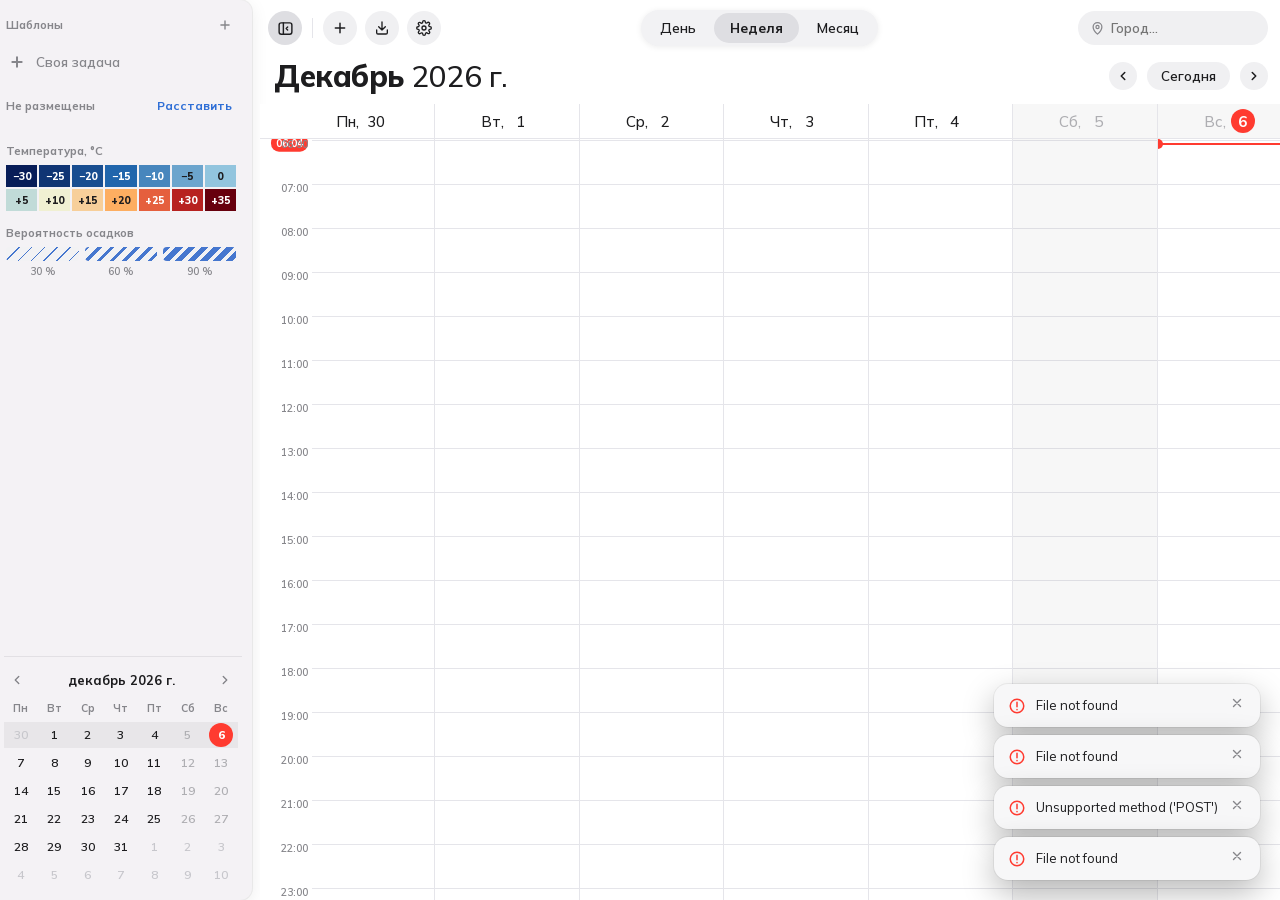
==== commit 36a907f0: "Свободная прокрутка календаря и сборка под все платформы Неделя и день — лента с запасом в пять неде" ====
--- a/static/index.html
+++ b/static/index.html
@@ -33,8 +33,8 @@
       <button id="settings-btn" class="round" title="Настройки" aria-label="Настройки"><svg width="16" height="16" viewBox="0 0 24 24" fill="none" stroke="currentColor" stroke-width="2" stroke-linecap="round" stroke-linejoin="round" aria-hidden="true"><circle cx="12" cy="12" r="3"/><path d="M19.4 15a1.7 1.7 0 0 0 .3 1.8l.1.1a2 2 0 1 1-2.8 2.8l-.1-.1a1.7 1.7 0 0 0-1.8-.3 1.7 1.7 0 0 0-1 1.5V21a2 2 0 1 1-4 0v-.1a1.7 1.7 0 0 0-1.1-1.5 1.7 1.7 0 0 0-1.8.3l-.1.1a2 2 0 1 1-2.8-2.8l.1-.1a1.7 1.7 0 0 0 .3-1.8 1.7 1.7 0 0 0-1.5-1H3a2 2 0 1 1 0-4h.1a1.7 1.7 0 0 0 1.5-1.1 1.7 1.7 0 0 0-.3-1.8l-.1-.1a2 2 0 1 1 2.8-2.8l.1.1a1.7 1.7 0 0 0 1.8.3H9a1.7 1.7 0 0 0 1-1.5V3a2 2 0 1 1 4 0v.1a1.7 1.7 0 0 0 1 1.5 1.7 1.7 0 0 0 1.8-.3l.1-.1a2 2 0 1 1 2.8 2.8l-.1.1a1.7 1.7 0 0 0-.3 1.8V9a1.7 1.7 0 0 0 1.5 1H21a2 2 0 1 1 0 4h-.1a1.7 1.7 0 0 0-1.5 1z"/></svg></button>
       <span class="grow"></span>
       <div class="seg" role="group" aria-label="Вид">
-        <button data-view="timeGridDay">День</button>
-        <button data-view="timeGridWeek">Неделя</button>
+        <button data-view="days">День</button>
+        <button data-view="weeks">Неделя</button>
         <button data-view="dayGridMonth">Месяц</button>
       </div>
       <span class="grow"></span>
@@ -52,7 +52,7 @@
       <button id="next" class="round sm" aria-label="Вперёд"><svg width="14" height="14" viewBox="0 0 24 24" fill="none" stroke="currentColor" stroke-width="2.6" stroke-linecap="round" stroke-linejoin="round" aria-hidden="true"><path d="M9 6l6 6-6 6"/></svg></button>
     </div>
     <div id="banner" hidden></div>
-    <div id="calendar"></div>
+    <div id="cal-scroll"><div id="calendar"></div></div>
   </main>
 </div>
 <div id="tip" role="tooltip" hidden></div>
@@ -89,6 +89,18 @@
       <span class="grow"></span>
       <button value="cancel" formnovalidate>Отмена</button>
       <button value="save" class="primary">Сохранить</button>
+    </menu>
+  </form>
+</dialog>
+
+<dialog id="confirm-dlg">
+  <form method="dialog">
+    <h3>Подтверждение</h3>
+    <p id="confirm-text"></p>
+    <menu>
+      <span class="grow"></span>
+      <button value="cancel" autofocus>Отмена</button>
+      <button value="ok" class="danger">Удалить</button>
     </menu>
   </form>
 </dialog>
--- a/static/style.css
+++ b/static/style.css
@@ -76,7 +76,16 @@
 .sh { display: flex; align-items: center; justify-content: space-between; padding: 0 6px 6px 2px; }
 aside h3 { margin: 0; font-size: 11.5px; font-weight: 700; color: var(--muted); }
 main { flex: 1; min-width: 0; display: flex; flex-direction: column; }
-#calendar { flex: 1; min-height: 0; }
+#cal-scroll { flex: 1; min-height: 0; position: relative; overflow: auto; overscroll-behavior-x: contain; }  /* contain — не листать историю */
+#cal-scroll.paged { overflow-x: scroll; scrollbar-width: none; }
+#cal-scroll.paged::-webkit-scrollbar:horizontal { display: none; }
+/* колонка часов стоит на месте, пока страницы едут под ней */
+.fc .fc-scroller-harness { overflow: visible; }
+.paged .fc .fc-timegrid-axis { position: sticky; left: 0; z-index: 4; background: var(--bg); }
+/* под осью в сетке часов уезжают колонки соседней страницы: её закрывает ось слоя колонок, а подписи часов — поверх */
+.paged .fc .fc-timegrid-slots { z-index: auto; }
+.paged .fc .fc-timegrid-col.fc-timegrid-axis { z-index: 5; }
+.paged .fc .fc-timegrid-slot-label { position: sticky; left: 0; z-index: 6; }
 
 /* панель инструментов и заголовок */
 .bar { display: flex; flex-wrap: wrap; align-items: center; gap: 8px; padding: 10px 12px 4px 8px; }
@@ -282,7 +291,10 @@
 .switch input:checked::after { left: 18px; }
 
 @media (max-width: 760px) {
-  .layout { flex-direction: column; height: auto; min-height: 100%; }
-  aside { flex: none; margin: 0 0 8px; border-radius: 0 0 12px 12px; }
-  main { min-height: 80vh; }
+  /* панель сверху и прокручивается сама, календарь занимает остаток экрана и остаётся единственной лентой прокрутки */
+  .layout { flex-direction: column; }
+  aside { flex: none; max-height: 45vh; margin: 0 0 8px; border-radius: 0 0 12px 12px; }
+  main { min-height: 0; }
+  #title { font-size: 22px; }
 }
+.tpl .name { cursor: pointer; }
